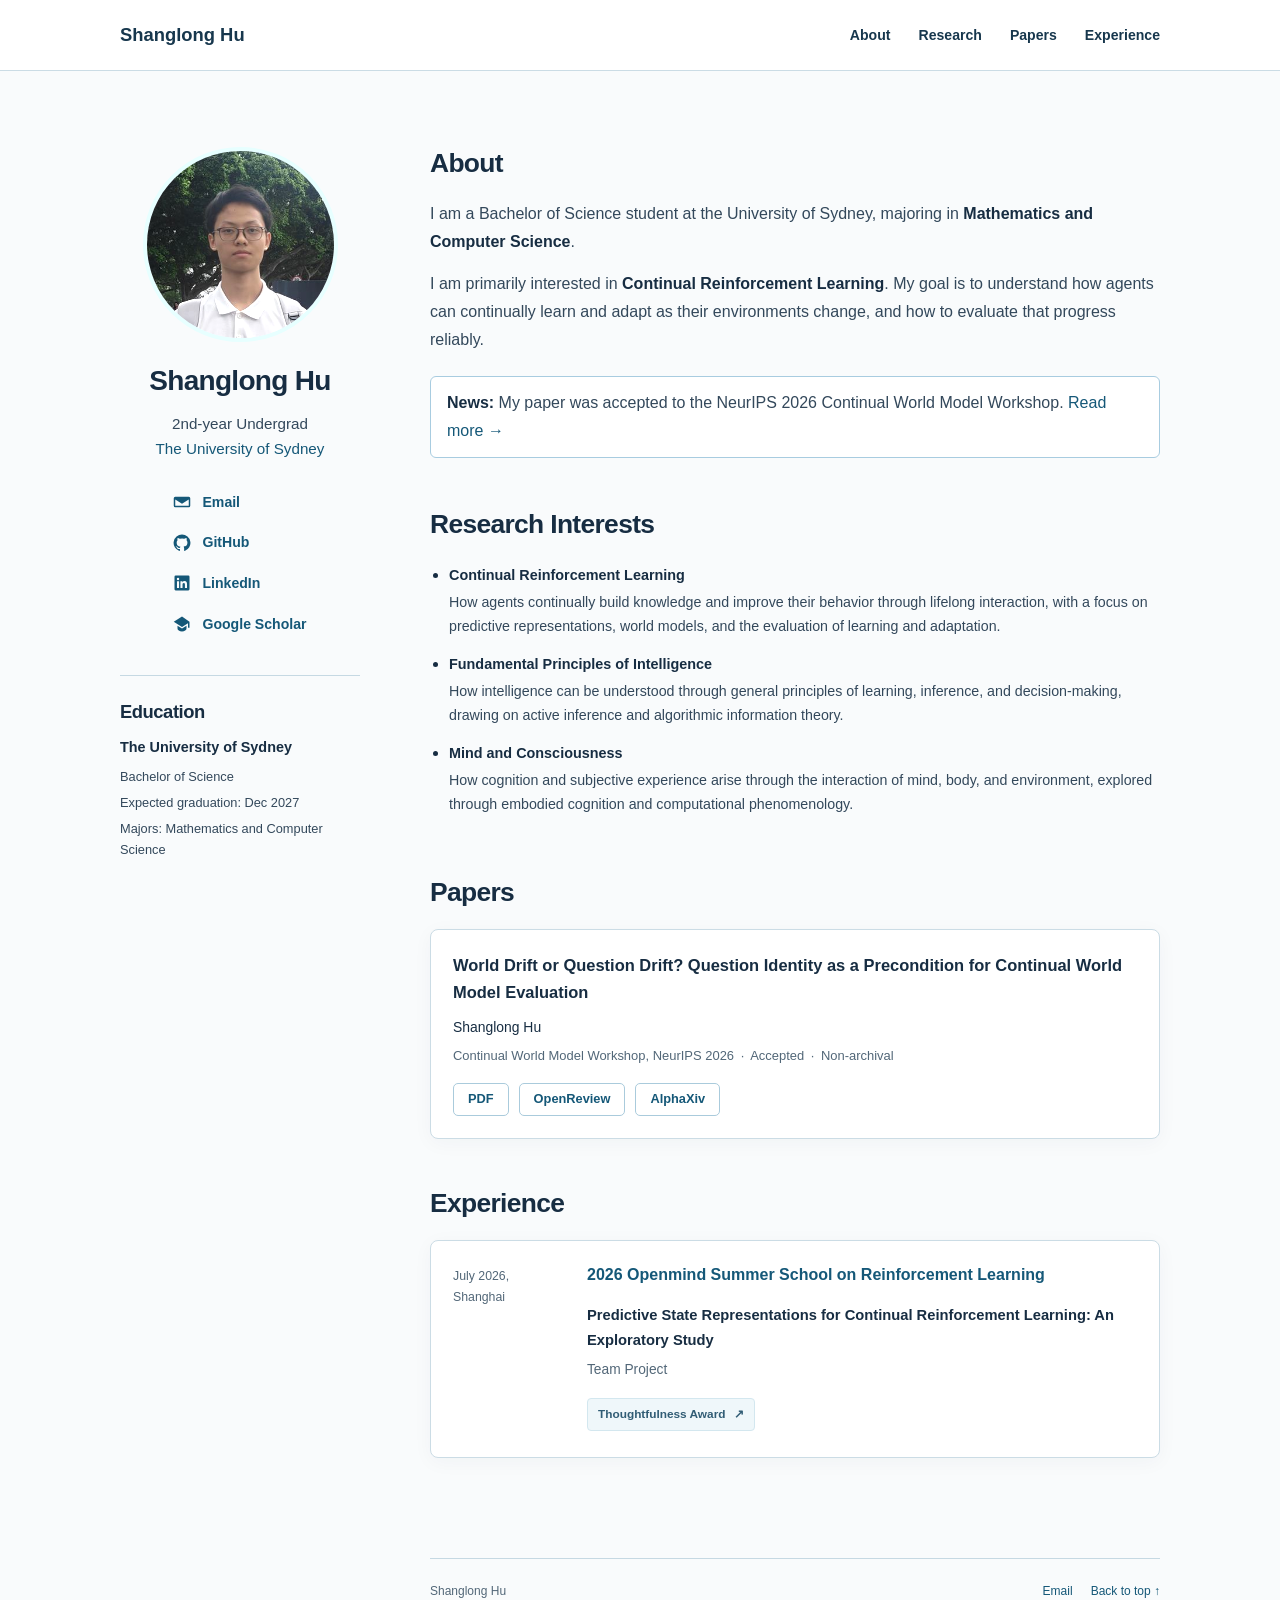
==== index.html @ 3cd508c6 "Restore AlphaXiv paper button" ====
<!doctype html>
<html lang="en">
<head>
  <meta charset="utf-8">
  <meta name="viewport" content="width=device-width, initial-scale=1">
  <meta name="theme-color" content="#f8f7f4">
  <link rel="icon" type="image/svg+xml" href="./favicon.svg?v=3">
  <link rel="canonical" href="https://shanglonghu.github.io/">
  <meta name="description" content="Shanglong Hu — undergraduate student at the University of Sydney, interested in reinforcement learning, formal theories of intelligence, and mind/consciousness.">
  <title>Shanglong Hu · Academic Homepage</title>
  <link rel="stylesheet" href="./style.css?v=19">
</head>
<body>
  <a class="skip-link" href="#main-content">Skip to content</a>
  <header class="topbar"><div class="topbar-inner"><a class="brand" href="#about">Shanglong Hu</a><nav aria-label="Page sections"><a href="#about">About</a><a href="#research">Research</a><a href="#publication">Papers</a><a href="#experience">Experience</a></nav></div></header>
  <div class="layout">
    <aside class="sidebar">
      <img class="headshot" src="[data-uri]" width="140" height="140" alt="Portrait of Shanglong Hu" width="140" height="140" decoding="async">
      <h1 class="name">Shanglong Hu</h1>
      <p class="affiliation">2nd-year Undergrad<br><a href="https://www.sydney.edu.au/">The University of Sydney</a></p>
      <div class="socials">
        <a href="mailto:shhu7334@uni.sydney.edu.au" aria-label="Email Shanglong Hu" title="Email">
          <svg viewBox="0 0 24 24" aria-hidden="true"><path d="M3 5h18a2 2 0 0 1 2 2v10a2 2 0 0 1-2 2H3a2 2 0 0 1-2-2V7a2 2 0 0 1 2-2zm9 7L3.5 7h17L12 12zm0 2.4L3 8.7V17h18V8.7l-9 5.7z"/></svg><span>Email</span>
        </a>
        <a href="https://github.com/ShanglongHu" target="_blank" rel="noopener noreferrer" aria-label="GitHub profile" title="GitHub">
          <svg viewBox="0 0 24 24" aria-hidden="true"><path d="M12 .8a11.2 11.2 0 0 0-3.54 21.83c.56.1.77-.24.77-.54v-2.1c-3.14.68-3.8-1.33-3.8-1.33-.51-1.3-1.25-1.65-1.25-1.65-1.03-.7.08-.69.08-.69 1.14.08 1.74 1.17 1.74 1.17 1.01 1.73 2.66 1.23 3.31.94.1-.74.4-1.23.72-1.52-2.5-.28-5.13-1.25-5.13-5.57 0-1.23.44-2.23 1.17-3.02-.12-.28-.51-1.43.11-2.98 0 0 .95-.3 3.08 1.15a10.7 10.7 0 0 1 5.61 0c2.14-1.45 3.08-1.15 3.08-1.15.62 1.55.23 2.7.11 2.98.73.79 1.17 1.79 1.17 3.02 0 4.33-2.64 5.28-5.15 5.56.4.35.76 1.03.76 2.08v3.1c0 .3.2.65.77.54A11.2 11.2 0 0 0 12 .8z"/></svg><span>GitHub</span>
        </a>
        <a href="https://www.linkedin.com/in/shanglong-hu-27830b382/" target="_blank" rel="noopener noreferrer" aria-label="LinkedIn profile" title="LinkedIn">
          <svg viewBox="0 0 24 24" aria-hidden="true"><path d="M20.45 2H3.55A1.55 1.55 0 0 0 2 3.55v16.9A1.55 1.55 0 0 0 3.55 22h16.9A1.55 1.55 0 0 0 22 20.45V3.55A1.55 1.55 0 0 0 20.45 2zM8.1 18.7H5.3V9.6h2.8v9.1zM6.7 8.35a1.63 1.63 0 1 1 0-3.26 1.63 1.63 0 0 1 0 3.26zm12 10.35h-2.8v-4.43c0-1.06-.02-2.42-1.48-2.42-1.48 0-1.71 1.15-1.71 2.34v4.51h-2.8V9.6h2.69v1.24h.04a2.95 2.95 0 0 1 2.65-1.46c2.83 0 3.41 1.86 3.41 4.28v5.04z"/></svg><span>LinkedIn</span>
        </a>
        <a href="https://scholar.google.com/citations?user=wJUHorMAAAAJ" target="_blank" rel="noopener noreferrer" aria-label="Google Scholar profile" title="Google Scholar">
          <svg viewBox="0 0 24 24" aria-hidden="true"><path d="M12 2 1 9l11 7 8-5.09V17h2V9L12 2zm-6 12.18V18c0 2.21 2.69 4 6 4s6-1.79 6-4v-3.82l-6 3.82-6-3.82z"/></svg><span>Google Scholar</span>
        </a>
      </div>

      <section id="education">
        <h2>Education</h2>
        <div>
          <h3>The University of Sydney</h3>
          <p class="entry-subtitle">Bachelor of Science</p>
          <p class="entry-subtitle">Expected graduation: Dec 2027</p>
          <p class="entry-subtitle">Majors: Mathematics and Computer Science</p>
        </div>
      </section>
    </aside>

    <main id="main-content" tabindex="-1">
      <section id="about" class="intro-section">
        <h2>About</h2>
        <p class="lead">I am a Bachelor of Science student at the University of Sydney, majoring in <strong>Mathematics and Computer Science</strong>.</p>
        <p>I am primarily interested in <strong>Continual Reinforcement Learning</strong>. My goal is to understand how agents can continually learn and adapt as their environments change, and how to evaluate that progress reliably.</p>
        <p class="news"><strong>News:</strong> My paper was accepted to the NeurIPS 2026 Continual World Model Workshop. <a href="#publication">Read more &rarr;</a></p>
      </section>
      <section id="research">
        <h2>Research Interests</h2>
        <ul class="interest-list">
          <li><strong>Continual Reinforcement Learning</strong><span>How agents continually build knowledge and improve their behavior through lifelong interaction, with a focus on predictive representations, world models, and the evaluation of learning and adaptation.</span></li>
          <li><strong>Fundamental Principles of Intelligence</strong><span>How intelligence can be understood through general principles of learning, inference, and decision-making, drawing on active inference and algorithmic information theory.</span></li>
          <li><strong>Mind and Consciousness</strong><span>How cognition and subjective experience arise through the interaction of mind, body, and environment, explored through embodied cognition and computational phenomenology.</span></li>
        </ul>
      </section>


      <section id="publication">
        <h2>Papers</h2>
        <article class="publication">
          <h3>World Drift or Question Drift? Question Identity as a Precondition for Continual World Model Evaluation</h3>
          <p class="publication-authors">Shanglong Hu</p>
          <p class="publication-venue">Continual World Model Workshop, NeurIPS 2026 <span>·</span> Accepted <span>·</span> Non-archival</p>
          <div class="paper-links"><a href="./ShanglongHu_World_Drift_or_Question_Drift.pdf" target="_blank" rel="noopener noreferrer">PDF</a><a href="https://openreview.net/forum?id=kKaFwdnNal" target="_blank" rel="noopener noreferrer">OpenReview</a><a href="https://www.alphaxiv.org/pdf/2611.question-drift-world-model-evaluation" target="_blank" rel="noopener noreferrer">AlphaXiv</a></div>
        </article>
      </section>

      <section id="experience">
        <h2>Experience</h2>
        <div class="entry">
          <div class="entry-date">July 2026,<br>Shanghai</div>
          <article>
            <h3><a href="https://www.sii.edu.cn/2026/0727/c60a1166/page.htm">2026 Openmind Summer School on Reinforcement Learning</a></h3>
            <p class="project-title"><strong>Predictive State Representations for Continual Reinforcement Learning: An Exploratory Study</strong></p>
            <p class="project-team">Team Project</p>
            <p class="award"><a class="award-label" href="./thoughtfulness-award.jpg" target="_blank" rel="noopener noreferrer" aria-label="View Thoughtfulness Award certificate">Thoughtfulness Award <span aria-hidden="true">↗</span></a></p>
          </article>
        </div>
      </section>

      <footer><span>Shanglong Hu</span><a href="mailto:shhu7334@uni.sydney.edu.au">Email</a><a href="#about">Back to top ↑</a></footer>
    </main>
  </div>
</body>
</html>
---- style.css ----
:root {
  color-scheme:light;
  --paper:#f8f7f4;
  --text:#23334b;
  --body:#48556a;
  --muted:#66748a;
  --accent:#315d85;
  --line:#d7deea
}

* {
  box-sizing:border-box
}

html {
  scroll-behavior:smooth;
  scroll-padding-top:36px
}

body {
  margin:0;
  background:#f8faf9;
  color:var(--text);
  font:16px/1.75 -apple-system,BlinkMacSystemFont,"Segoe UI",Arial,sans-serif;
  -webkit-font-smoothing:antialiased
}

a {
  color:var(--accent);
  text-decoration:none;
  text-underline-offset:4px
}
a:hover {
  text-decoration:underline
}
a:focus-visible {
  outline:2px solid var(--accent);
  outline-offset:5px;
  border-radius:2px
}

.skip-link {
  position:fixed;
  top:12px;
  left:12px;
  z-index:10;
  padding:8px 16px;
  background:#fff;
  transform:translateY(-160%)
}
.skip-link:focus {
  transform:none
}

.layout {
  display:grid;
  grid-template-columns:240px minmax(0,1fr);
  gap:76px;
  max-width:1120px;
  margin:auto;
  padding:0 40px
}

.sidebar {
  position:sticky;
  top:0;
  align-self:start;
  padding:66px 0 36px
}

.headshot {
  display:block;
  width:140px;
  height:140px;
  object-fit:cover;
  object-position:center 39%;
  border-radius:50%;
  margin:0 auto 24px;
  border:5px solid #fff;
  box-shadow:0 3px 18px #24352f0d
}

.name {
  font:600 1.7rem/1.25 Georgia,"Times New Roman",serif;
  letter-spacing:-.035em;
  margin:0 0 13px;
  text-align:center
}

.affiliation {
  font-size:.86rem;
  line-height:1.65;
  text-align:center;
  margin:0
}

.socials {
  display:flex;
  flex-wrap:wrap;
  justify-content:center;
  align-items:center;
  gap:6px;
  margin:16px 0 26px
}
.socials a {
  display:inline-flex;
  align-items:center;
  justify-content:center;
  width:34px;
  height:34px;
  border:1px solid transparent;
  border-radius:50%;
  transition:background-color .2s ease,border-color .2s ease
}
.socials a:hover {
  background:#fff;
  border-color:var(--line);
  text-decoration:none
}
.socials svg {
  width:18px;
  height:18px;
  fill:currentColor
}

.sidebar nav {
  padding:20px 0 0;
  border-top:1px solid var(--line)
}
.sidebar nav a {
  display:block;
  padding:7px 14px;
  color:var(--body);
  font-size:.86rem;
  border-radius:4px
}
.sidebar nav a:hover {
  background:#e6edf7;
  color:var(--accent);
  text-decoration:none
}

main {
  min-width:0;
  padding:66px 0 36px
}
main:focus {
  outline:none
}
section {
  margin-bottom:48px;
  scroll-margin-top:32px
}

.eyebrow {
  font-size:.69rem;
  letter-spacing:.14em;
  text-transform:uppercase;
  color:var(--accent);
  margin:0 0 16px;
  font-weight:600
}

h2 {
  font:400 1.65rem/1.3 Georgia,"Times New Roman",serif;
  letter-spacing:-.025em;
  margin:0 0 20px;
  padding-bottom:12px;
  border-bottom:1px solid var(--line)
}
h3 {
  font-size:1rem;
  line-height:1.55;
  font-weight:600;
  margin:0 0 7px
}
p {
  margin:0 0 14px;
  color:var(--body)
}

.intro-section {
  margin-bottom:40px
}
.intro-section p:not(.eyebrow) {
  font-size:1rem;
  line-height:1.8
}
.intro-section strong {
  color:var(--text);
  font-weight:600
}

.interest-list {
  list-style:none;
  padding:0;
  margin:0
}
.interest-list li {
  display:grid;
  grid-template-columns:205px minmax(0,1fr);
  gap:18px;
  padding:15px 18px;
  background:#fff;
  border:1px solid var(--line);
  border-left:3px solid #7d9fc2;
  border-radius:6px;
  box-shadow:0 4px 16px #243b3208
}
.interest-list li + li {
  margin-top:12px
}
.interest-list strong {
  font-size:.9rem;
  font-weight:600;
  line-height:1.65;
  color:var(--text)
}
.interest-list span {
  font-size:.89rem;
  color:var(--body);
  line-height:1.7
}

.entry {
  display:grid;
  grid-template-columns:112px minmax(0,1fr);
  gap:22px
}
.entry-date {
  font-size:.77rem;
  color:var(--muted);
  padding-top:3px;
  font-variant-numeric:tabular-nums
}
.entry-subtitle {
  font-size:.88rem;
  margin-bottom:3px
}
.entry p:last-child {
  margin-bottom:0
}

.publication {
  background:#f2f6fc;
  padding:23px 26px;
  border:1px solid var(--line);
  border:1px solid #bed8ed;
  border-radius:6px;
  box-shadow:0 5px 18px #243b3208
}
.publication h3 {
  font-size:1.03rem;
  line-height:1.6;
  margin-bottom:10px
}
.publication p {
  font-size:.87rem;
  margin-bottom:5px
}
.publication .publication-authors {
  color:var(--text)
}
.publication .publication-venue {
  color:var(--muted);
  font-size:.81rem;
  margin-bottom:0
}
.publication-venue span {
  padding:0 3px
}

.project-title {
  margin:16px 0 6px;
  font-size:.92rem;
  line-height:1.65;
  color:var(--text)
}
.project-team {
  color:var(--muted)
}
.entry article>p:not(.project-title) {
  font-size:.86rem
}
.award {
  margin-top:16px;
  line-height:1.9
}
.award-label {
  display:inline-block;
  font-size:.74rem;
  font-weight:600;
  color:#695525;
  background:#f0ebda;
  border-radius:4px;
  padding:4px 10px;
  border:1px solid #e6d9b5;
  margin-bottom:4px;
  transition:background-color .2s ease,border-color .2s ease
}
.award-label span {
  margin-left:5px
}
.award-label:hover {
  background:#e9dfc4;
  border-color:#d6c592;
  text-decoration:none
}

footer {
  display:flex;
  align-items:center;
  flex-wrap:wrap;
  gap:18px;
  border-top:1px solid var(--line);
  padding-top:22px;
  margin-top:52px;
  color:var(--muted);
  font-size:.75rem
}
footer span {
  margin-right:auto
}

@media(max-width:900px) {
  .layout {
  grid-template-columns:210px minmax(0,1fr);
  gap:40px;
  padding:0 28px
}
.interest-list li {
  grid-template-columns:1fr;
  gap:3px
}

}

@media(max-width:700px) {
  .layout {
  display:block;
  max-width:620px;
  padding:0 24px
}
.sidebar {
  position:static;
  padding:36px 0 0
}
.headshot {
  width:112px;
  height:112px;
  margin-bottom:18px
}
.name {
  font-size:1.65rem
}
.socials {
  margin:18px 0 24px
}
.sidebar nav {
  display:flex;
  flex-wrap:wrap;
  justify-content:center;
  padding:14px 0;
  border-bottom:1px solid var(--line);
  gap:2px 4px
}
.sidebar nav a {
  font-size:.78rem;
  padding:5px 8px
}
main {
  padding-top:34px
}
h2 {
  font-size:1.5rem
}
section {
  margin-bottom:35px
}
.entry {
  grid-template-columns:1fr;
  gap:6px
}
.publication {
  padding:18px 20px
}

}

@media(max-width:360px) {
  .layout {
  padding:0 18px
}
footer {
  gap:12px
}

}

@media(prefers-reduced-motion:reduce) {
  html {
  scroll-behavior:auto
}
  .socials a,.award-label {
  transition:none
}

}

.news {
  padding:12px 16px;
  background:#fff;
  border:1px solid #bed8ed;
  border-radius:6px;
}
.interest-list li:nth-child(2) { border-left-color:#81b8ae; background:#f3faf8 }
.interest-list li:nth-child(3) { border-left-color:#80b9ac; background:#f2faf7 }

/* A consistent, understated surface for each content block. */
.news, .interest-list li, #education > div, .publication, #experience .entry {
  background:#fff;
  border:1px solid #d7e5ef;
  border-radius:8px;
  box-shadow:0 3px 14px rgba(35, 51, 75, .035);
}
.news { padding:14px 18px; margin-top:22px }
.interest-list li, .interest-list li:nth-child(2), .interest-list li:nth-child(3) {
  background:#fff;
  border:1px solid #d7e5ef;
  border-left:3px solid #a8cbdc;
  padding:16px 18px;
}
#education > div { padding:20px 22px }
.publication { padding:22px }
#experience .entry { padding:20px 22px }
.entry-date { color:#52748a }
.award-label { color:#315d75; background:#eff7fa; border-color:#d3e7ef }
.award-label:hover { background:#e4f2f6; border-color:#b8d8e4 }
h2 { border-bottom-color:#d7e5ef }
.sidebar nav a { border-radius:6px }
@media(max-width:700px) {
  #education > div, .publication, #experience .entry { padding:18px }
}
/* Profile-led layout inspired by the reference site. */
body { background:#fff; color:#243449; font-family:-apple-system,BlinkMacSystemFont,"Segoe UI",Arial,sans-serif }
.topbar { border-bottom:1px solid #e3eaf0; background:#fff }
.topbar-inner { max-width:1120px; min-height:70px; margin:auto; padding:0 40px; display:flex; align-items:center; justify-content:space-between; gap:24px }
.brand { color:#243449; font-weight:700; font-size:1.15rem }
.topbar nav { display:flex; flex-wrap:wrap; gap:28px }
.topbar nav a { color:#344a60; font-size:.88rem; font-weight:600 }
.layout { max-width:1120px; grid-template-columns:240px minmax(0,1fr); gap:70px }
.sidebar { position:static; padding-top:76px }
.headshot { width:180px; height:180px; border:4px solid #e3eef3; box-shadow:none; margin-bottom:22px }
.name { font:700 1.75rem/1.2 -apple-system,BlinkMacSystemFont,"Segoe UI",Arial,sans-serif; letter-spacing:-.025em }
.affiliation { font-size:.95rem }
main { padding-top:76px; display:grid; grid-template-columns:1fr 1fr; column-gap:40px; align-items:start }
section { margin-bottom:48px }
#about, #publication, #experience, footer { grid-column:1 / -1 }
#research { grid-column:1 }
#education { grid-column:2 }
.eyebrow { color:#487c8a; margin-bottom:12px }
h2 { font:700 1.65rem/1.25 -apple-system,BlinkMacSystemFont,"Segoe UI",Arial,sans-serif; letter-spacing:-.025em; border:0; padding:0; margin-bottom:20px }
.intro-section { margin-bottom:36px }
.intro-section p:not(.eyebrow) { line-height:1.75 }
.news { background:#fff; border:1px solid #bed8ed; border-radius:6px; box-shadow:none; padding:12px 16px }
.interest-list li, .interest-list li:nth-child(2), .interest-list li:nth-child(3) { display:list-item; list-style:disc; background:transparent; border:0; border-radius:0; padding:0; margin:0 0 12px 19px; box-shadow:none }
.interest-list strong, .interest-list span { display:block }
.interest-list span { margin-top:2px }
#education > div { background:transparent; border:0; padding:0; box-shadow:none }
.publication, #experience .entry { background:#fff; border:1px solid #dce8ef; border-radius:8px; box-shadow:0 4px 20px rgba(35,51,75,.04); padding:22px }
footer { width:100% }
@media(max-width:900px) { .layout { grid-template-columns:200px minmax(0,1fr); gap:36px } .headshot { width:160px; height:160px } main { column-gap:25px } }
@media(max-width:700px) { .topbar-inner { padding:16px 24px; flex-wrap:wrap; gap:12px } .topbar nav { gap:12px 20px } .layout { display:block; padding:0 24px } .sidebar { padding:38px 0 0 } .headshot { width:140px; height:140px } main { padding-top:28px; display:block } section { margin-bottom:36px } .interest-list li, .interest-list li:nth-child(2), .interest-list li:nth-child(3) { display:list-item } }

/* Profile links and high-contrast, quiet blue palette. */
:root { --text:#172d42; --body:#33485b; --muted:#526778; --accent:#155878; --line:#c6d9e3 }
body { color:var(--text); background:#f9fbfc }
p { color:var(--body) }
.topbar { background:#fff; border-bottom-color:#cbdce5 }
.brand, .topbar nav a { color:#17374d }
.topbar nav a:hover, a:hover { color:#0b617d }
.socials { display:flex; flex-direction:column; align-items:stretch; gap:2px; width:max-content; max-width:100%; margin:22px auto 0 }
.socials a { width:auto; height:auto; justify-content:flex-start; gap:11px; padding:6px 10px; border-radius:6px; color:#155878; font-size:.88rem; font-weight:600 }
.socials a:hover { background:#eaf4f7; border-color:#c6dce5 }
.socials svg { flex:none; width:18px; height:18px }
.headshot { border-color:#c9e0e5 }
.news { border-color:#a8cce0; background:#fff }
.publication, #experience .entry { border-color:#cbdce5; background:#fff }
.publication .publication-venue, .entry-date, footer { color:#526778 }
.interest-list span { color:#33485b }
@media(max-width:700px) { .socials { margin:20px auto 0 } }

.headshot { filter:brightness(1.15) }

.headshot { width:195px; height:195px }
@media(max-width:900px) { .headshot { width:175px; height:175px } }
@media(max-width:700px) { .headshot { width:150px; height:150px } }

.paper-links { display:flex; flex-wrap:wrap; gap:10px; margin-top:16px }
.paper-links a { display:inline-flex; align-items:center; padding:5px 14px; border:1px solid #aacbdc; border-radius:5px; background:#fff; color:#155878; font-size:.8rem; font-weight:600; line-height:1.6 }
.paper-links a:hover { background:#eaf4f7; border-color:#7caabc; text-decoration:none }

/* Education follows the profile links in the sidebar. */
.sidebar #education { margin:32px 0 0; padding-top:24px; border-top:1px solid var(--line) }
.sidebar #education h2 { font-size:1.15rem; margin-bottom:14px }
.sidebar #education h3 { font-size:.9rem; line-height:1.5 }
.sidebar #education .entry-subtitle { font-size:.8rem; line-height:1.65; margin-bottom:5px }
#research { grid-column:1 / -1 }
@media(max-width:700px) { .sidebar #education { max-width:360px; margin:28px auto 0; padding-top:22px } }

/* Compact profile links on portrait phones; stacked links in landscape. */
@media(max-width:700px) and (orientation:portrait) {
  .socials { flex-direction:row; justify-content:center; align-items:stretch; width:100%; max-width:360px; gap:4px; margin:22px auto 0 }
  .socials a { flex:1 1 0; min-width:0; flex-direction:column; justify-content:flex-start; gap:7px; padding:8px 2px; text-align:center; font-size:.72rem; line-height:1.4 }
  .socials svg { width:20px; height:20px }
}
@media(orientation:landscape) {
  .socials { flex-direction:column; width:max-content; align-items:stretch }
  .socials a { flex-direction:row; justify-content:flex-start; gap:11px }
}

@media(max-width:700px) and (orientation:portrait) { .sidebar #education { display:none } }
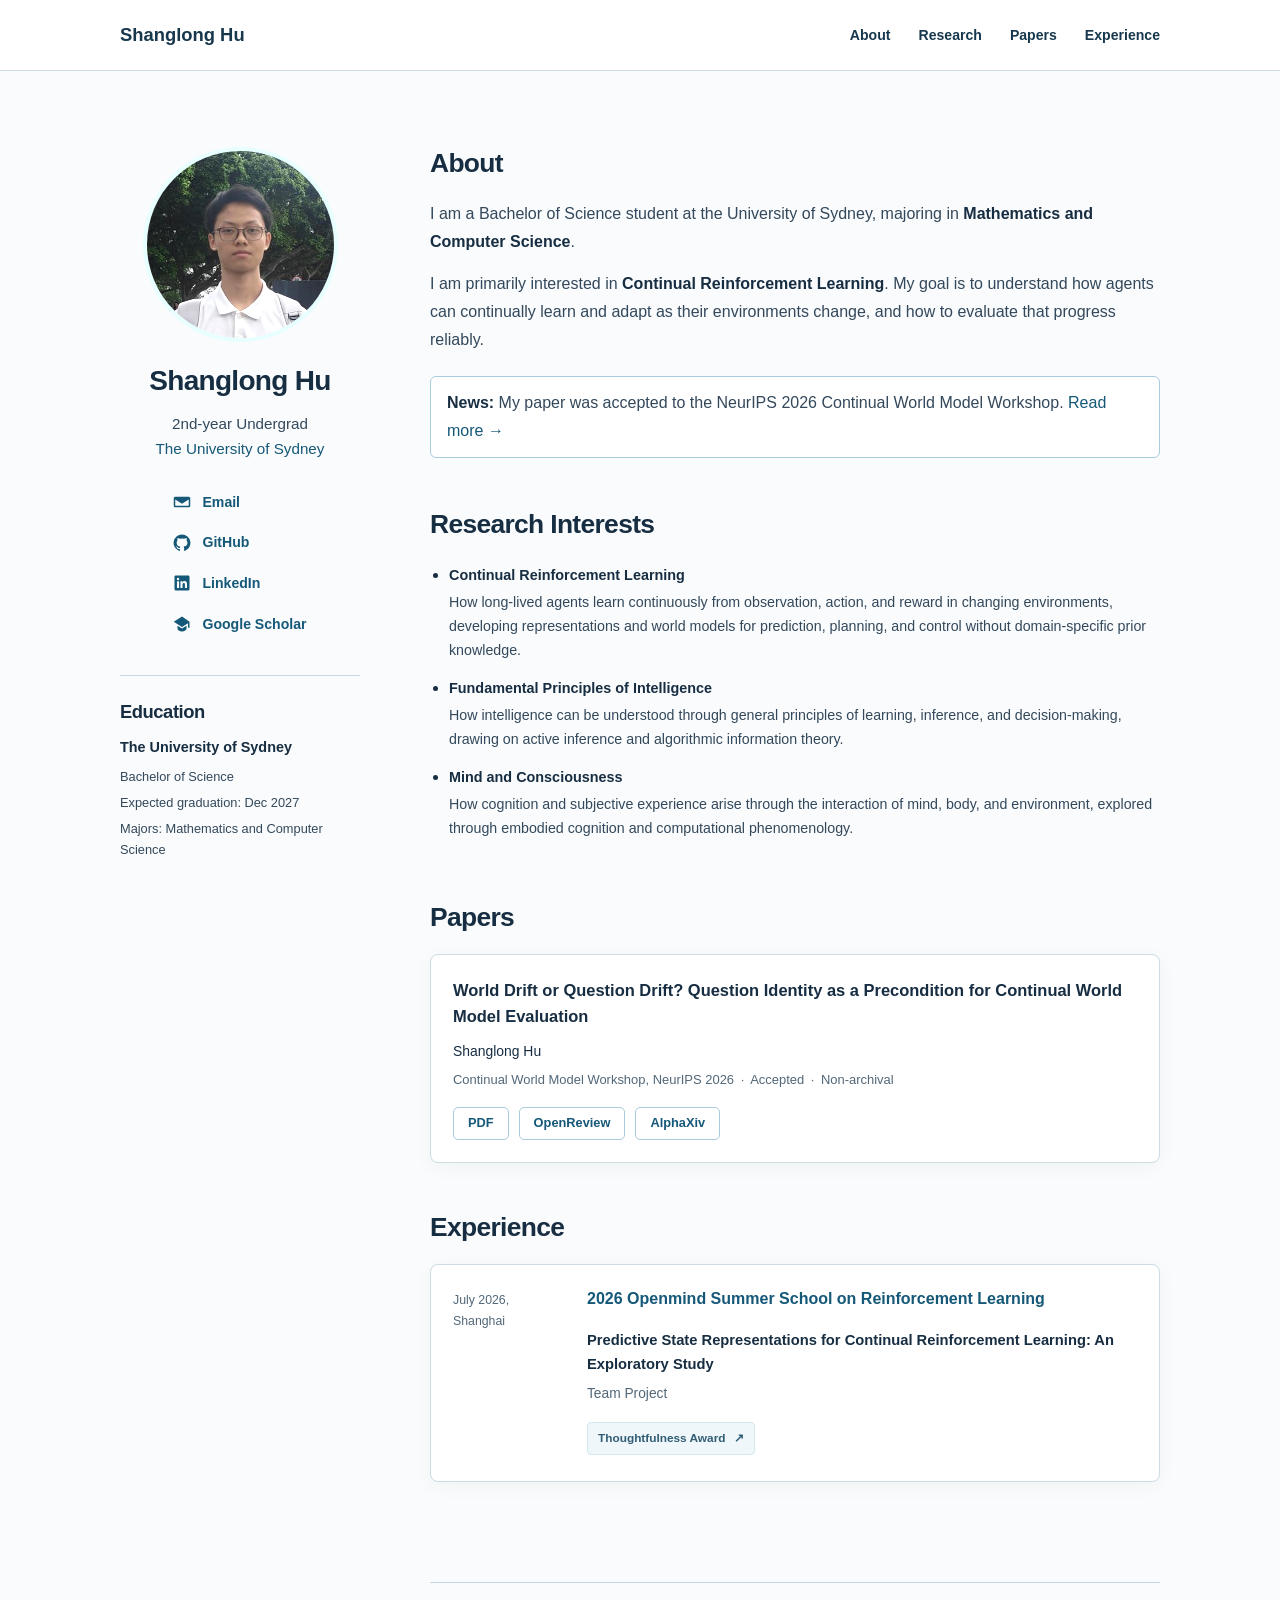
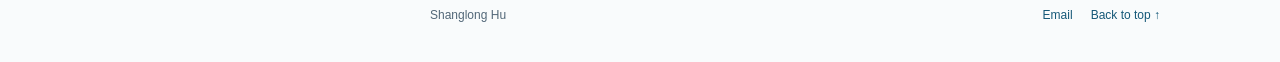
==== commit 0509735a: "Align continual RL description with Alberta Plan" ====
--- a/index.html
+++ b/index.html
@@ -54,7 +54,7 @@
       <section id="research">
         <h2>Research Interests</h2>
         <ul class="interest-list">
-          <li><strong>Continual Reinforcement Learning</strong><span>How agents continually build knowledge and improve their behavior through lifelong interaction, with a focus on predictive representations, world models, and the evaluation of learning and adaptation.</span></li>
+          <li><strong>Continual Reinforcement Learning</strong><span>How long-lived agents learn continuously from observation, action, and reward in changing environments, developing representations and world models for prediction, planning, and control without domain-specific prior knowledge.</span></li>
           <li><strong>Fundamental Principles of Intelligence</strong><span>How intelligence can be understood through general principles of learning, inference, and decision-making, drawing on active inference and algorithmic information theory.</span></li>
           <li><strong>Mind and Consciousness</strong><span>How cognition and subjective experience arise through the interaction of mind, body, and environment, explored through embodied cognition and computational phenomenology.</span></li>
         </ul>
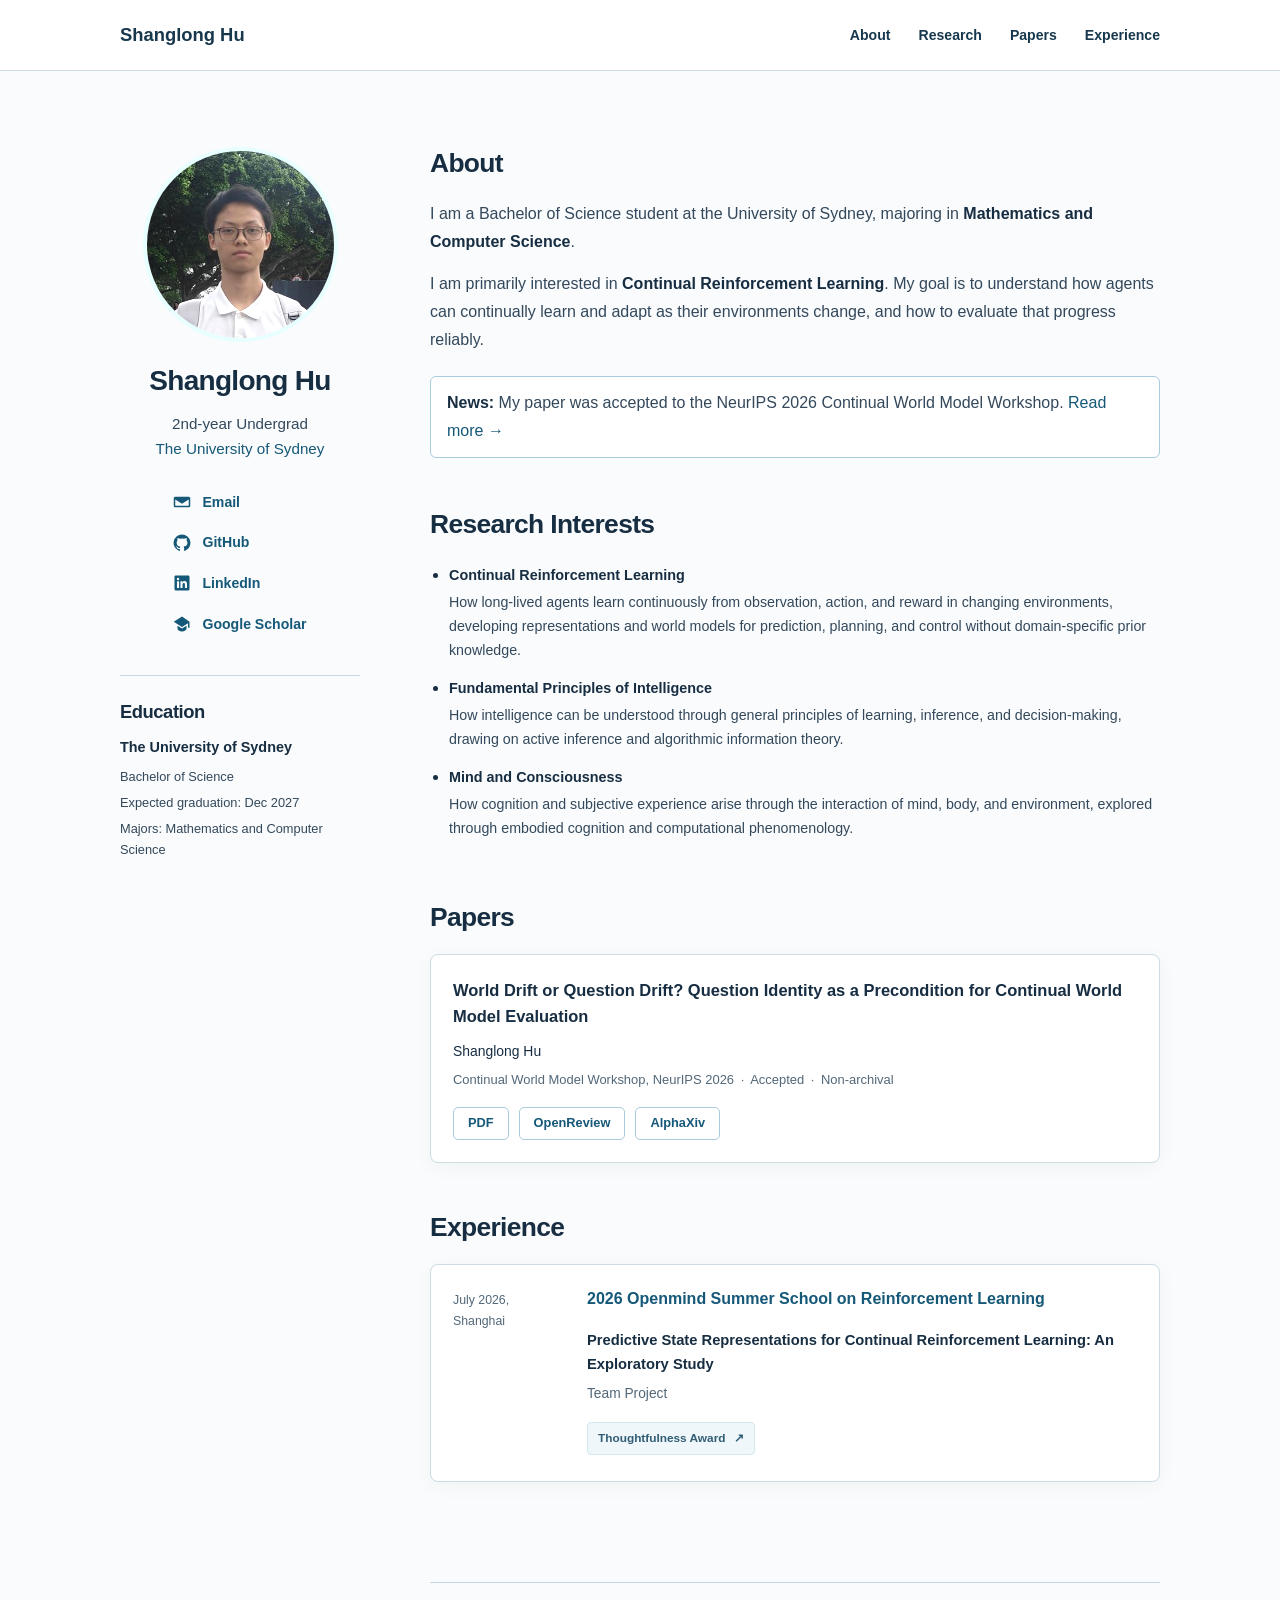
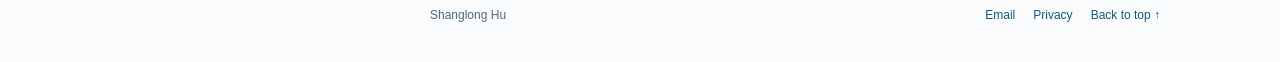
==== commit 1123b1df: "Add private visitor analytics" ====
--- a/index.html
+++ b/index.html
@@ -7,8 +7,10 @@
   <link rel="icon" type="image/svg+xml" href="./favicon.svg?v=3">
   <link rel="canonical" href="https://shanglonghu.github.io/">
   <meta name="description" content="Shanglong Hu — undergraduate student at the University of Sydney, interested in reinforcement learning, formal theories of intelligence, and mind/consciousness.">
+  <meta name="analytics-endpoint" content="https://shanglonghu-analytics.shanglonghu-analytics.workers.dev/api/collect">
   <title>Shanglong Hu · Academic Homepage</title>
-  <link rel="stylesheet" href="./style.css?v=19">
+  <link rel="stylesheet" href="./style.css?v=21">
+  <script defer src="./analytics.js?v=2"></script>
 </head>
 <body>
   <a class="skip-link" href="#main-content">Skip to content</a>
@@ -84,7 +86,7 @@
         </div>
       </section>
 
-      <footer><span>Shanglong Hu</span><a href="mailto:shhu7334@uni.sydney.edu.au">Email</a><a href="#about">Back to top ↑</a></footer>
+      <footer><span>Shanglong Hu</span><a href="mailto:shhu7334@uni.sydney.edu.au">Email</a><a href="./privacy.html">Privacy</a><a href="#about">Back to top ↑</a></footer>
     </main>
   </div>
 </body>
--- a/style.css
+++ b/style.css
@@ -520,3 +520,4 @@
 }
 
 @media(max-width:700px) and (orientation:portrait) { .sidebar #education { display:none } }
+
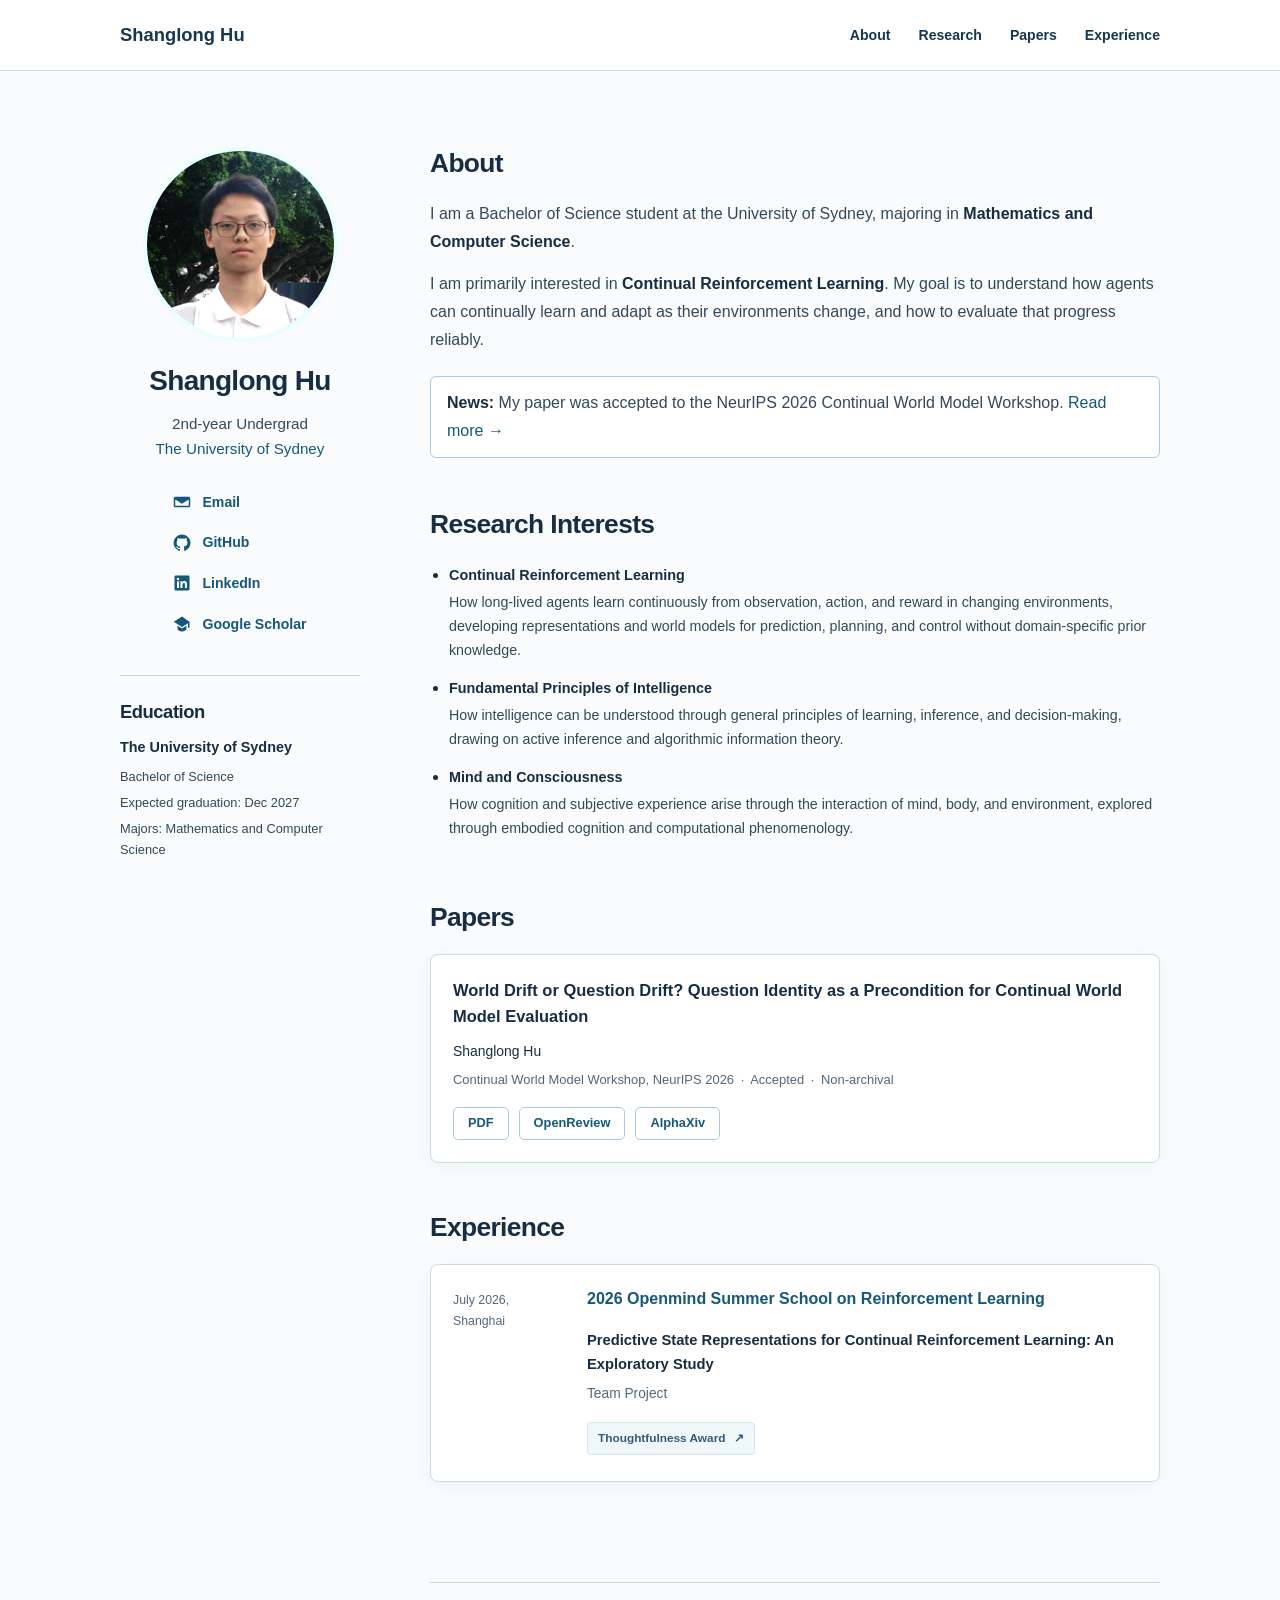
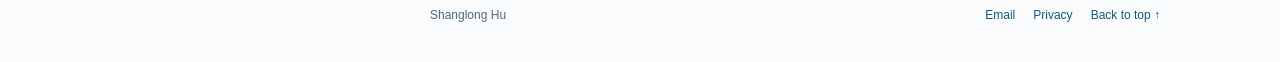
==== commit 9c9ee5bb: "Update homepage portrait" ====
--- a/index.html
+++ b/index.html
@@ -17,7 +17,7 @@
   <header class="topbar"><div class="topbar-inner"><a class="brand" href="#about">Shanglong Hu</a><nav aria-label="Page sections"><a href="#about">About</a><a href="#research">Research</a><a href="#publication">Papers</a><a href="#experience">Experience</a></nav></div></header>
   <div class="layout">
     <aside class="sidebar">
-      <img class="headshot" src="[data-uri]" width="140" height="140" alt="Portrait of Shanglong Hu" width="140" height="140" decoding="async">
+      <img class="headshot" src="./headshot.png" width="140" height="140" alt="Portrait of Shanglong Hu" decoding="async">
       <h1 class="name">Shanglong Hu</h1>
       <p class="affiliation">2nd-year Undergrad<br><a href="https://www.sydney.edu.au/">The University of Sydney</a></p>
       <div class="socials">
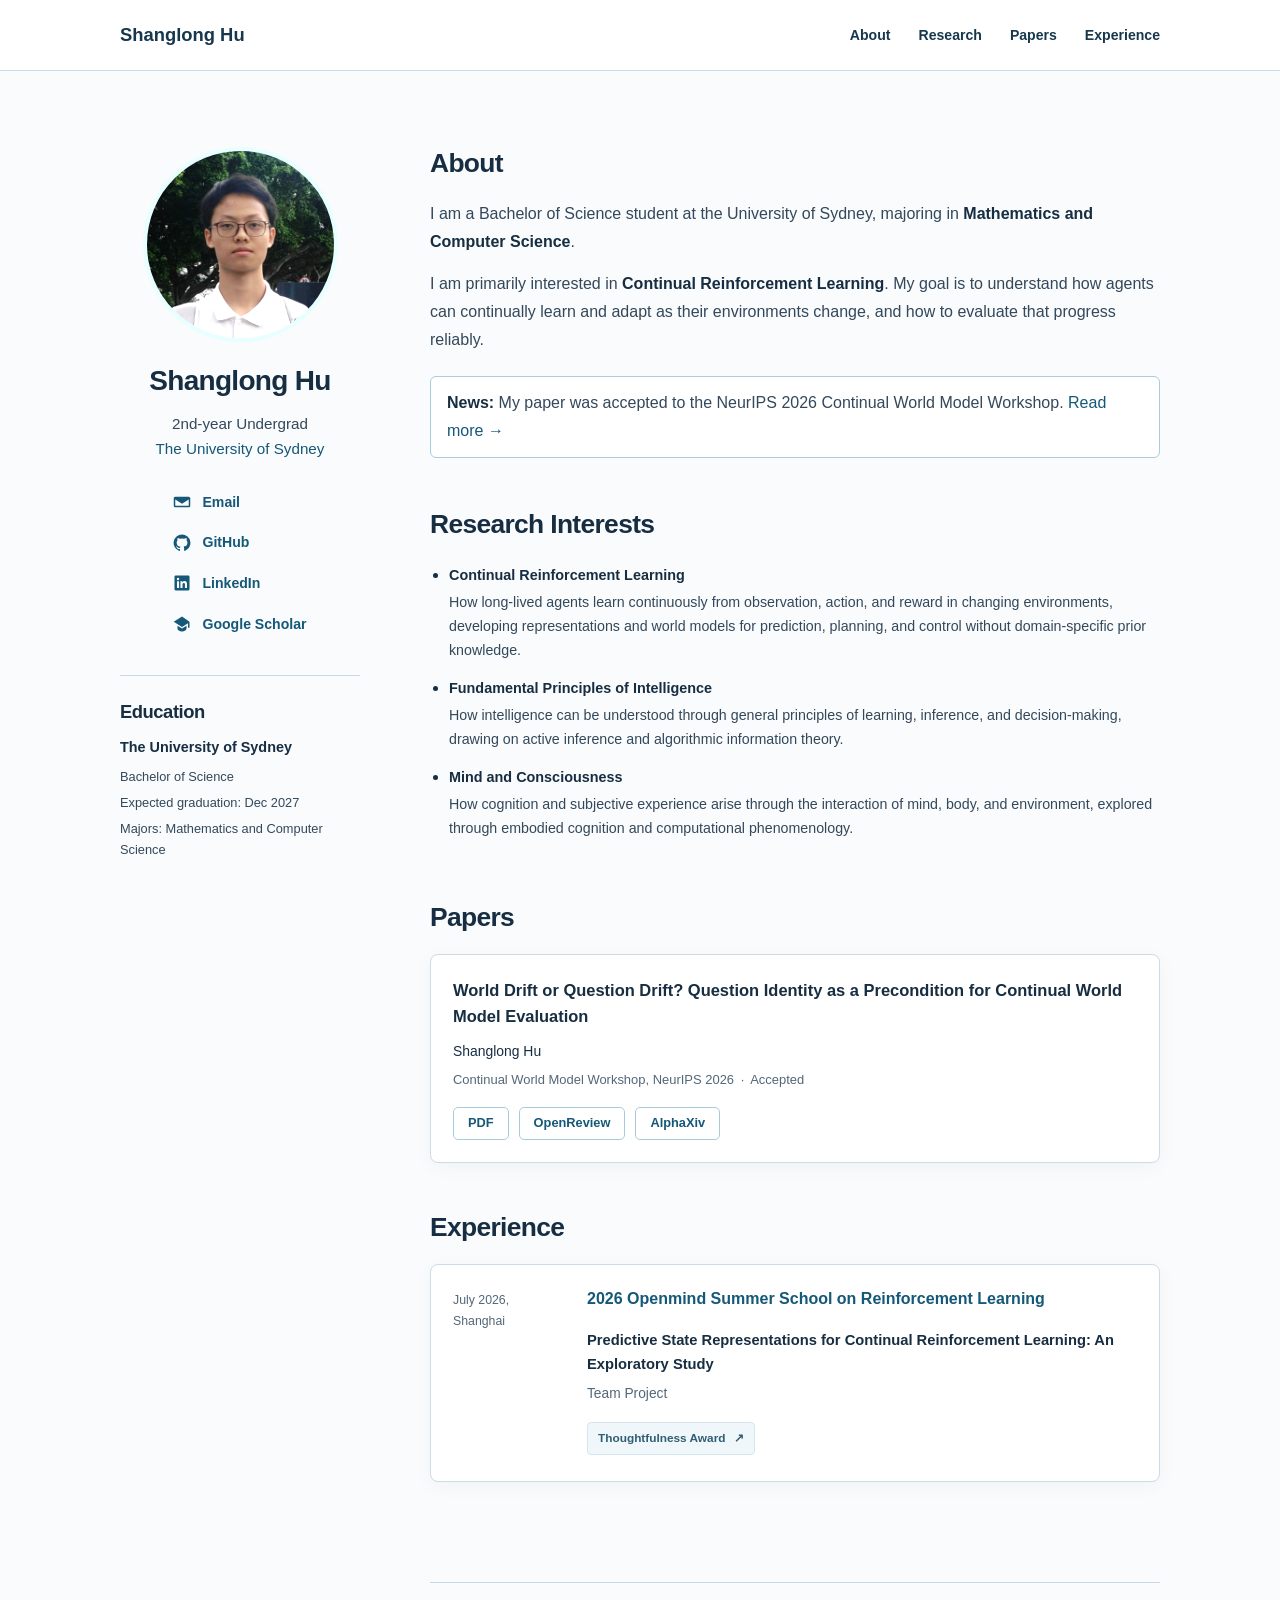
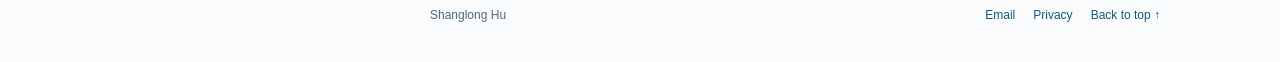
==== commit 0ec06ac4: "Remove non-archival label from publication" ====
--- a/index.html
+++ b/index.html
@@ -68,7 +68,7 @@
         <article class="publication">
           <h3>World Drift or Question Drift? Question Identity as a Precondition for Continual World Model Evaluation</h3>
           <p class="publication-authors">Shanglong Hu</p>
-          <p class="publication-venue">Continual World Model Workshop, NeurIPS 2026 <span>·</span> Accepted <span>·</span> Non-archival</p>
+          <p class="publication-venue">Continual World Model Workshop, NeurIPS 2026 <span>·</span> Accepted</p>
           <div class="paper-links"><a href="./ShanglongHu_World_Drift_or_Question_Drift.pdf" target="_blank" rel="noopener noreferrer">PDF</a><a href="https://openreview.net/forum?id=kKaFwdnNal" target="_blank" rel="noopener noreferrer">OpenReview</a><a href="https://www.alphaxiv.org/pdf/2611.question-drift-world-model-evaluation" target="_blank" rel="noopener noreferrer">AlphaXiv</a></div>
         </article>
       </section>
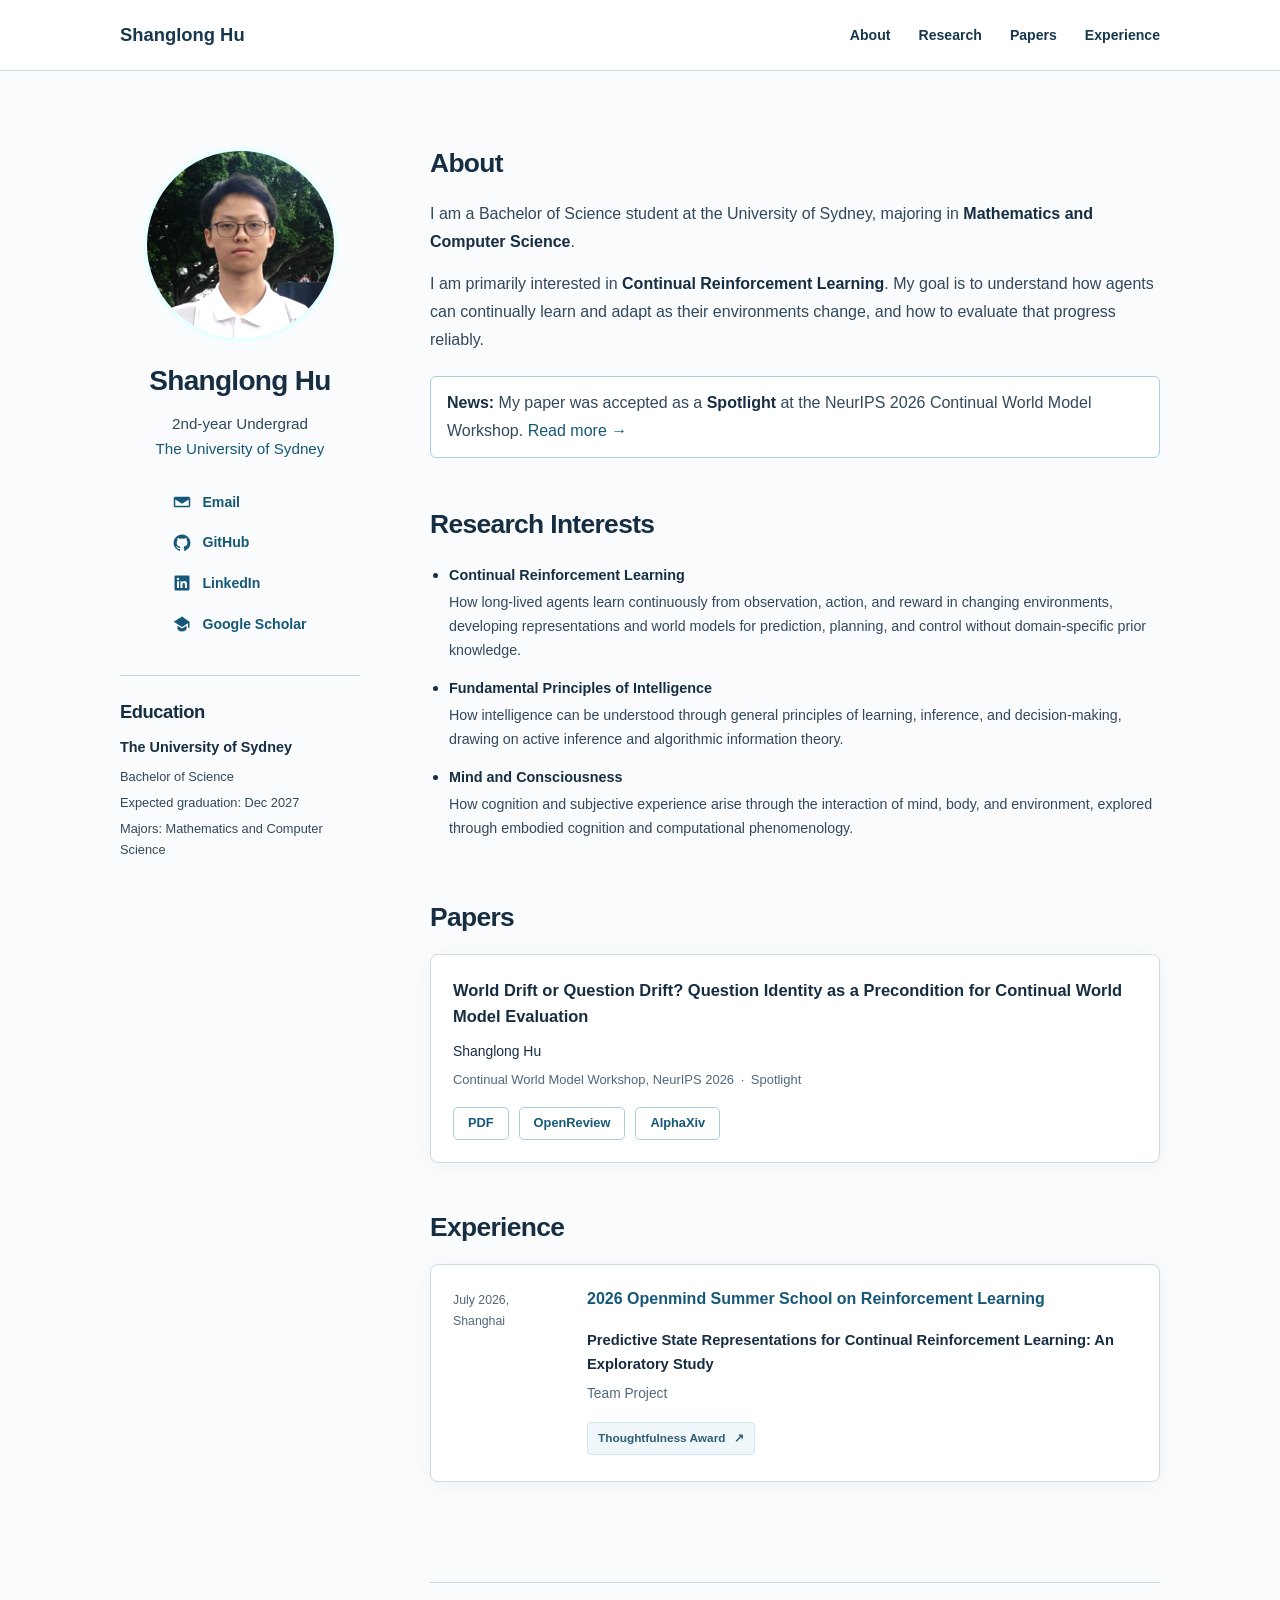
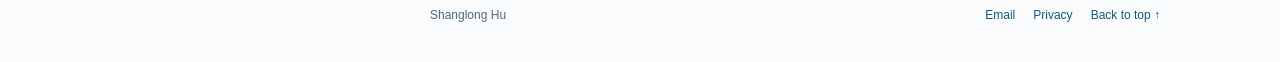
==== commit 18b67d3b: "Highlight workshop paper spotlight acceptance" ====
--- a/index.html
+++ b/index.html
@@ -51,7 +51,7 @@
         <h2>About</h2>
         <p class="lead">I am a Bachelor of Science student at the University of Sydney, majoring in <strong>Mathematics and Computer Science</strong>.</p>
         <p>I am primarily interested in <strong>Continual Reinforcement Learning</strong>. My goal is to understand how agents can continually learn and adapt as their environments change, and how to evaluate that progress reliably.</p>
-        <p class="news"><strong>News:</strong> My paper was accepted to the NeurIPS 2026 Continual World Model Workshop. <a href="#publication">Read more &rarr;</a></p>
+        <p class="news"><strong>News:</strong> My paper was accepted as a <strong>Spotlight</strong> at the NeurIPS 2026 Continual World Model Workshop. <a href="#publication">Read more &rarr;</a></p>
       </section>
       <section id="research">
         <h2>Research Interests</h2>
@@ -68,7 +68,7 @@
         <article class="publication">
           <h3>World Drift or Question Drift? Question Identity as a Precondition for Continual World Model Evaluation</h3>
           <p class="publication-authors">Shanglong Hu</p>
-          <p class="publication-venue">Continual World Model Workshop, NeurIPS 2026 <span>·</span> Accepted</p>
+          <p class="publication-venue">Continual World Model Workshop, NeurIPS 2026 <span>·</span> Spotlight</p>
           <div class="paper-links"><a href="./ShanglongHu_World_Drift_or_Question_Drift.pdf" target="_blank" rel="noopener noreferrer">PDF</a><a href="https://openreview.net/forum?id=kKaFwdnNal" target="_blank" rel="noopener noreferrer">OpenReview</a><a href="https://www.alphaxiv.org/pdf/2611.question-drift-world-model-evaluation" target="_blank" rel="noopener noreferrer">AlphaXiv</a></div>
         </article>
       </section>
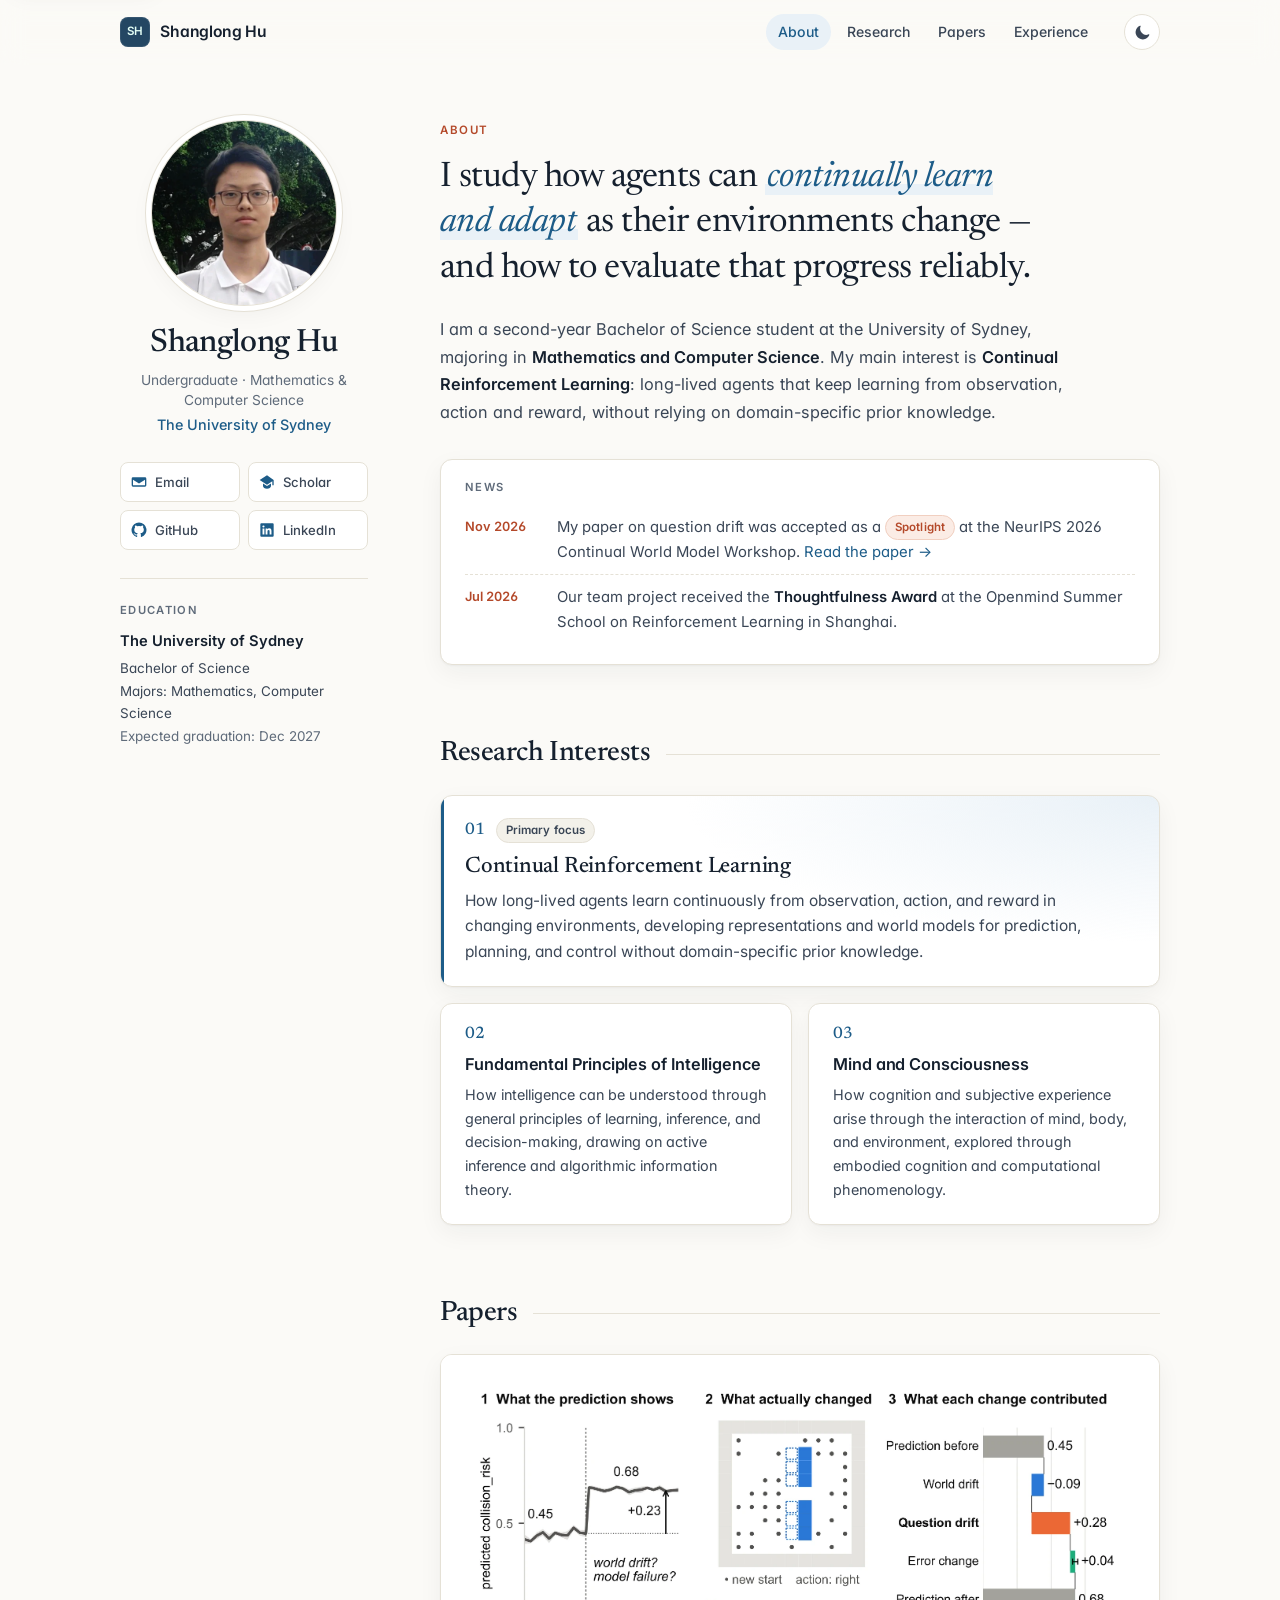
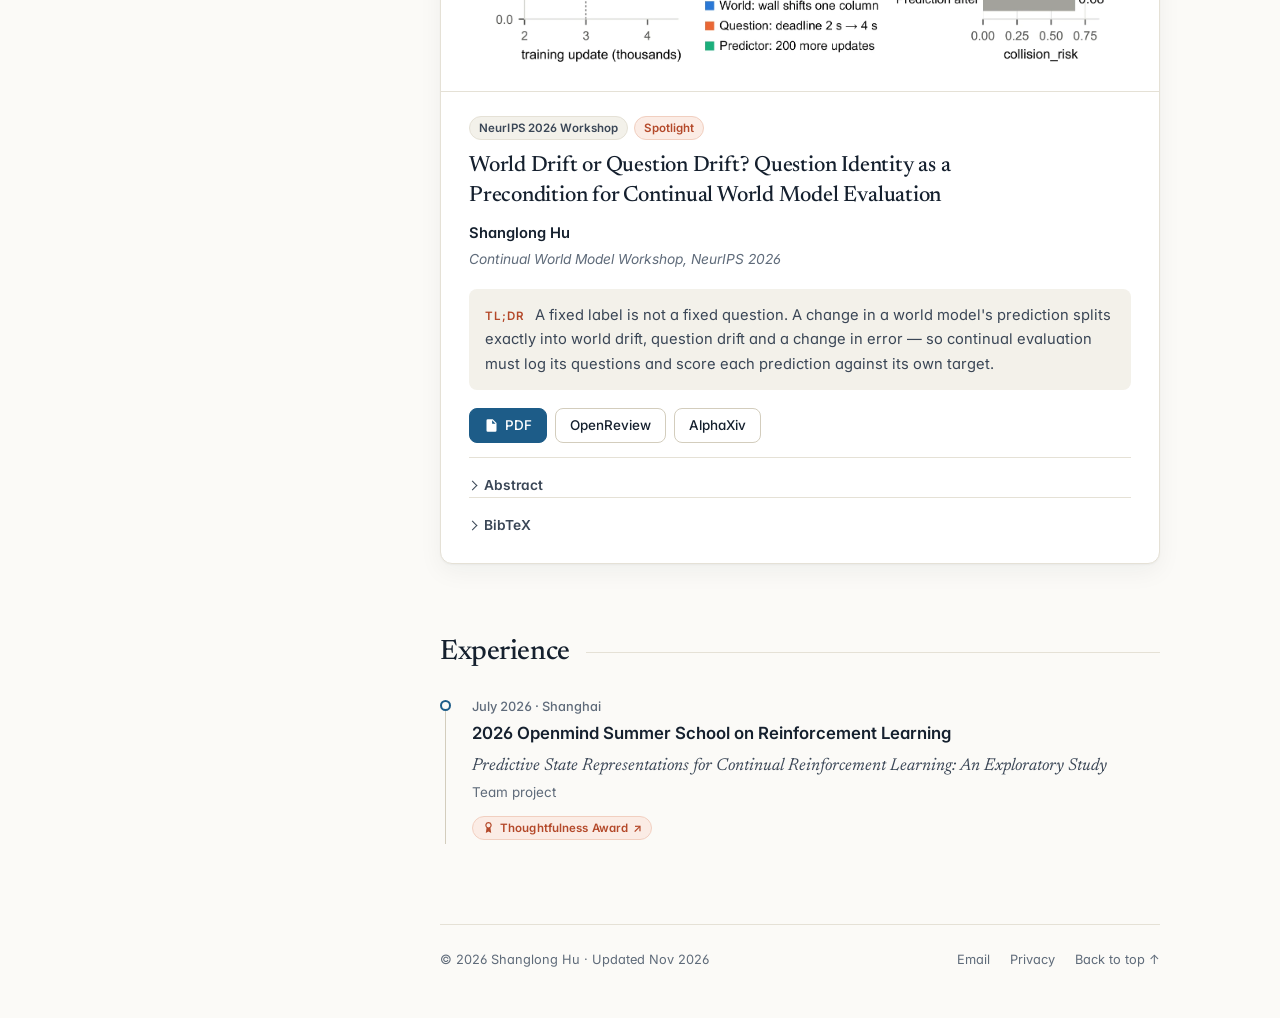
==== commit 7f519381: "Redesign homepage: new typography, paper figure, dark mode - Lead with a research statement and a da" ====
--- a/index.html
+++ b/index.html
@@ -1,93 +1,217 @@
-<!doctype html>
-<html lang="en">
-<head>
-  <meta charset="utf-8">
-  <meta name="viewport" content="width=device-width, initial-scale=1">
-  <meta name="theme-color" content="#f8f7f4">
-  <link rel="icon" type="image/svg+xml" href="./favicon.svg?v=3">
-  <link rel="canonical" href="https://shanglonghu.github.io/">
-  <meta name="description" content="Shanglong Hu — undergraduate student at the University of Sydney, interested in reinforcement learning, formal theories of intelligence, and mind/consciousness.">
-  <meta name="analytics-endpoint" content="https://shanglonghu-analytics.shanglonghu-analytics.workers.dev/api/collect">
-  <title>Shanglong Hu · Academic Homepage</title>
-  <link rel="stylesheet" href="./style.css?v=21">
-  <script defer src="./analytics.js?v=2"></script>
-</head>
-<body>
-  <a class="skip-link" href="#main-content">Skip to content</a>
-  <header class="topbar"><div class="topbar-inner"><a class="brand" href="#about">Shanglong Hu</a><nav aria-label="Page sections"><a href="#about">About</a><a href="#research">Research</a><a href="#publication">Papers</a><a href="#experience">Experience</a></nav></div></header>
-  <div class="layout">
-    <aside class="sidebar">
-      <img class="headshot" src="./headshot.png" width="140" height="140" alt="Portrait of Shanglong Hu" decoding="async">
-      <h1 class="name">Shanglong Hu</h1>
-      <p class="affiliation">2nd-year Undergrad<br><a href="https://www.sydney.edu.au/">The University of Sydney</a></p>
-      <div class="socials">
-        <a href="mailto:shhu7334@uni.sydney.edu.au" aria-label="Email Shanglong Hu" title="Email">
-          <svg viewBox="0 0 24 24" aria-hidden="true"><path d="M3 5h18a2 2 0 0 1 2 2v10a2 2 0 0 1-2 2H3a2 2 0 0 1-2-2V7a2 2 0 0 1 2-2zm9 7L3.5 7h17L12 12zm0 2.4L3 8.7V17h18V8.7l-9 5.7z"/></svg><span>Email</span>
-        </a>
-        <a href="https://github.com/ShanglongHu" target="_blank" rel="noopener noreferrer" aria-label="GitHub profile" title="GitHub">
-          <svg viewBox="0 0 24 24" aria-hidden="true"><path d="M12 .8a11.2 11.2 0 0 0-3.54 21.83c.56.1.77-.24.77-.54v-2.1c-3.14.68-3.8-1.33-3.8-1.33-.51-1.3-1.25-1.65-1.25-1.65-1.03-.7.08-.69.08-.69 1.14.08 1.74 1.17 1.74 1.17 1.01 1.73 2.66 1.23 3.31.94.1-.74.4-1.23.72-1.52-2.5-.28-5.13-1.25-5.13-5.57 0-1.23.44-2.23 1.17-3.02-.12-.28-.51-1.43.11-2.98 0 0 .95-.3 3.08 1.15a10.7 10.7 0 0 1 5.61 0c2.14-1.45 3.08-1.15 3.08-1.15.62 1.55.23 2.7.11 2.98.73.79 1.17 1.79 1.17 3.02 0 4.33-2.64 5.28-5.15 5.56.4.35.76 1.03.76 2.08v3.1c0 .3.2.65.77.54A11.2 11.2 0 0 0 12 .8z"/></svg><span>GitHub</span>
-        </a>
-        <a href="https://www.linkedin.com/in/shanglong-hu-27830b382/" target="_blank" rel="noopener noreferrer" aria-label="LinkedIn profile" title="LinkedIn">
-          <svg viewBox="0 0 24 24" aria-hidden="true"><path d="M20.45 2H3.55A1.55 1.55 0 0 0 2 3.55v16.9A1.55 1.55 0 0 0 3.55 22h16.9A1.55 1.55 0 0 0 22 20.45V3.55A1.55 1.55 0 0 0 20.45 2zM8.1 18.7H5.3V9.6h2.8v9.1zM6.7 8.35a1.63 1.63 0 1 1 0-3.26 1.63 1.63 0 0 1 0 3.26zm12 10.35h-2.8v-4.43c0-1.06-.02-2.42-1.48-2.42-1.48 0-1.71 1.15-1.71 2.34v4.51h-2.8V9.6h2.69v1.24h.04a2.95 2.95 0 0 1 2.65-1.46c2.83 0 3.41 1.86 3.41 4.28v5.04z"/></svg><span>LinkedIn</span>
-        </a>
-        <a href="https://scholar.google.com/citations?user=wJUHorMAAAAJ" target="_blank" rel="noopener noreferrer" aria-label="Google Scholar profile" title="Google Scholar">
-          <svg viewBox="0 0 24 24" aria-hidden="true"><path d="M12 2 1 9l11 7 8-5.09V17h2V9L12 2zm-6 12.18V18c0 2.21 2.69 4 6 4s6-1.79 6-4v-3.82l-6 3.82-6-3.82z"/></svg><span>Google Scholar</span>
-        </a>
-      </div>
-
-      <section id="education">
-        <h2>Education</h2>
-        <div>
-          <h3>The University of Sydney</h3>
-          <p class="entry-subtitle">Bachelor of Science</p>
-          <p class="entry-subtitle">Expected graduation: Dec 2027</p>
-          <p class="entry-subtitle">Majors: Mathematics and Computer Science</p>
-        </div>
-      </section>
-    </aside>
-
-    <main id="main-content" tabindex="-1">
-      <section id="about" class="intro-section">
-        <h2>About</h2>
-        <p class="lead">I am a Bachelor of Science student at the University of Sydney, majoring in <strong>Mathematics and Computer Science</strong>.</p>
-        <p>I am primarily interested in <strong>Continual Reinforcement Learning</strong>. My goal is to understand how agents can continually learn and adapt as their environments change, and how to evaluate that progress reliably.</p>
-        <p class="news"><strong>News:</strong> My paper was accepted as a <strong>Spotlight</strong> at the NeurIPS 2026 Continual World Model Workshop. <a href="#publication">Read more &rarr;</a></p>
-      </section>
-      <section id="research">
-        <h2>Research Interests</h2>
-        <ul class="interest-list">
-          <li><strong>Continual Reinforcement Learning</strong><span>How long-lived agents learn continuously from observation, action, and reward in changing environments, developing representations and world models for prediction, planning, and control without domain-specific prior knowledge.</span></li>
-          <li><strong>Fundamental Principles of Intelligence</strong><span>How intelligence can be understood through general principles of learning, inference, and decision-making, drawing on active inference and algorithmic information theory.</span></li>
-          <li><strong>Mind and Consciousness</strong><span>How cognition and subjective experience arise through the interaction of mind, body, and environment, explored through embodied cognition and computational phenomenology.</span></li>
-        </ul>
-      </section>
-
-
-      <section id="publication">
-        <h2>Papers</h2>
-        <article class="publication">
-          <h3>World Drift or Question Drift? Question Identity as a Precondition for Continual World Model Evaluation</h3>
-          <p class="publication-authors">Shanglong Hu</p>
-          <p class="publication-venue">Continual World Model Workshop, NeurIPS 2026 <span>·</span> Spotlight</p>
-          <div class="paper-links"><a href="./ShanglongHu_World_Drift_or_Question_Drift.pdf" target="_blank" rel="noopener noreferrer">PDF</a><a href="https://openreview.net/forum?id=kKaFwdnNal" target="_blank" rel="noopener noreferrer">OpenReview</a><a href="https://www.alphaxiv.org/pdf/2611.question-drift-world-model-evaluation" target="_blank" rel="noopener noreferrer">AlphaXiv</a></div>
-        </article>
-      </section>
-
-      <section id="experience">
-        <h2>Experience</h2>
-        <div class="entry">
-          <div class="entry-date">July 2026,<br>Shanghai</div>
-          <article>
-            <h3><a href="https://www.sii.edu.cn/2026/0727/c60a1166/page.htm">2026 Openmind Summer School on Reinforcement Learning</a></h3>
-            <p class="project-title"><strong>Predictive State Representations for Continual Reinforcement Learning: An Exploratory Study</strong></p>
-            <p class="project-team">Team Project</p>
-            <p class="award"><a class="award-label" href="./thoughtfulness-award.jpg" target="_blank" rel="noopener noreferrer" aria-label="View Thoughtfulness Award certificate">Thoughtfulness Award <span aria-hidden="true">↗</span></a></p>
-          </article>
-        </div>
-      </section>
-
-      <footer><span>Shanglong Hu</span><a href="mailto:shhu7334@uni.sydney.edu.au">Email</a><a href="./privacy.html">Privacy</a><a href="#about">Back to top ↑</a></footer>
-    </main>
-  </div>
-</body>
-</html>
+<!doctype html>
+<html lang="en">
+<head>
+  <meta charset="utf-8">
+  <meta name="viewport" content="width=device-width, initial-scale=1">
+  <meta name="color-scheme" content="light dark">
+  <meta name="theme-color" content="#fbfaf7" media="(prefers-color-scheme: light)">
+  <meta name="theme-color" content="#0f141b" media="(prefers-color-scheme: dark)">
+  <link rel="icon" type="image/svg+xml" href="./favicon.svg?v=3">
+  <link rel="canonical" href="https://shanglonghu.github.io/">
+  <meta name="description" content="Shanglong Hu — undergraduate in Mathematics and Computer Science at the University of Sydney, working on continual reinforcement learning and the evaluation of continual world models.">
+  <meta name="analytics-endpoint" content="https://shanglonghu-analytics.shanglonghu-analytics.workers.dev/api/collect">
+  <meta property="og:type" content="profile">
+  <meta property="og:title" content="Shanglong Hu · Continual Reinforcement Learning">
+  <meta property="og:description" content="Undergraduate at the University of Sydney studying how agents keep learning as their environments change.">
+  <meta property="og:url" content="https://shanglonghu.github.io/">
+  <meta property="og:image" content="https://shanglonghu.github.io/headshot.png">
+  <meta name="twitter:card" content="summary">
+  <title>Shanglong Hu · Academic Homepage</title>
+  <script>
+    (function () {
+      var t = null;
+      try { t = localStorage.getItem("shl_theme"); } catch (e) {}
+      if (t === "light" || t === "dark") document.documentElement.setAttribute("data-theme", t);
+      document.documentElement.classList.add("js");
+    })();
+  </script>
+  <link rel="preconnect" href="https://fonts.googleapis.com">
+  <link rel="preconnect" href="https://fonts.gstatic.com" crossorigin>
+  <link rel="stylesheet" href="https://fonts.googleapis.com/css2?family=Inter:wght@400;500;600&family=Newsreader:ital,opsz,wght@0,6..72,400;0,6..72,500;0,6..72,600;1,6..72,400&display=swap" media="print" onload="this.media='all'">
+  <noscript><link rel="stylesheet" href="https://fonts.googleapis.com/css2?family=Inter:wght@400;500;600&family=Newsreader:ital,opsz,wght@0,6..72,400;0,6..72,500;0,6..72,600;1,6..72,400&display=swap"></noscript>
+  <link rel="stylesheet" href="./style.css?v=30">
+  <script defer src="./script.js?v=1"></script>
+  <script defer src="./analytics.js?v=2"></script>
+  <script type="application/ld+json">
+    {
+      "@context": "https://schema.org",
+      "@type": "Person",
+      "name": "Shanglong Hu",
+      "url": "https://shanglonghu.github.io/",
+      "affiliation": { "@type": "CollegeOrUniversity", "name": "The University of Sydney" },
+      "knowsAbout": ["Continual Reinforcement Learning", "World Models", "Active Inference"],
+      "sameAs": [
+        "https://github.com/ShanglongHu",
+        "https://www.linkedin.com/in/shanglong-hu-27830b382/",
+        "https://scholar.google.com/citations?user=wJUHorMAAAAJ"
+      ]
+    }
+  </script>
+</head>
+<body>
+  <a class="skip-link" href="#main-content">Skip to content</a>
+
+  <header class="topbar">
+    <div class="topbar-inner">
+      <a class="brand" href="#about" aria-label="Shanglong Hu, back to top">
+        <span class="brand-mark" aria-hidden="true">SH</span><span class="brand-name">Shanglong Hu</span>
+      </a>
+      <nav class="topnav" aria-label="Page sections">
+        <a href="#about">About</a>
+        <a href="#research">Research</a>
+        <a href="#publication">Papers</a>
+        <a href="#experience">Experience</a>
+      </nav>
+      <button class="theme-toggle" type="button" aria-label="Switch color theme" title="Switch color theme">
+        <svg class="icon-moon" viewBox="0 0 24 24" aria-hidden="true"><path d="M20.7 14.6A8.6 8.6 0 0 1 9.4 3.3a.75.75 0 0 0-.98-.94A10.1 10.1 0 1 0 21.64 15.6a.75.75 0 0 0-.94-.98z"/></svg>
+        <svg class="icon-sun" viewBox="0 0 24 24" aria-hidden="true"><path d="M12 7a5 5 0 1 0 0 10 5 5 0 0 0 0-10zm0-5a1 1 0 0 1 1 1v1.5a1 1 0 1 1-2 0V3a1 1 0 0 1 1-1zm0 17.5a1 1 0 0 1 1 1V21a1 1 0 1 1-2 0v-.5a1 1 0 0 1 1-1zM3 11h1.5a1 1 0 1 1 0 2H3a1 1 0 1 1 0-2zm16.5 0H21a1 1 0 1 1 0 2h-1.5a1 1 0 1 1 0-2zM5.64 4.22l1.06 1.06a1 1 0 0 1-1.42 1.42L4.22 5.64a1 1 0 0 1 1.42-1.42zm12.08 12.08 1.06 1.06a1 1 0 0 1-1.42 1.42l-1.06-1.06a1 1 0 0 1 1.42-1.42zM4.22 18.36l1.06-1.06a1 1 0 0 1 1.42 1.42l-1.06 1.06a1 1 0 0 1-1.42-1.42zM16.3 5.28l1.06-1.06a1 1 0 0 1 1.42 1.42L17.72 6.7a1 1 0 0 1-1.42-1.42z"/></svg>
+      </button>
+    </div>
+  </header>
+
+  <div class="layout">
+    <aside class="sidebar" aria-label="Profile">
+      <div class="profile">
+        <img class="headshot" src="./headshot.webp" width="480" height="480" alt="Portrait of Shanglong Hu" decoding="async" fetchpriority="high">
+        <div class="profile-text">
+          <h1 class="name">Shanglong Hu</h1>
+          <p class="role">Undergraduate · Mathematics &amp; Computer Science</p>
+          <p class="affiliation"><a href="https://www.sydney.edu.au/" target="_blank" rel="noopener noreferrer">The University of Sydney</a></p>
+        </div>
+      </div>
+
+      <ul class="socials" aria-label="Contact and profiles">
+        <li><a href="mailto:shhu7334@uni.sydney.edu.au" aria-label="Email Shanglong Hu">
+          <svg viewBox="0 0 24 24" aria-hidden="true"><path d="M3 5h18a2 2 0 0 1 2 2v10a2 2 0 0 1-2 2H3a2 2 0 0 1-2-2V7a2 2 0 0 1 2-2zm9 7L3.5 7h17L12 12zm0 2.4L3 8.7V17h18V8.7l-9 5.7z"/></svg><span>Email</span>
+        </a></li>
+        <li><a href="https://scholar.google.com/citations?user=wJUHorMAAAAJ" target="_blank" rel="noopener noreferrer" aria-label="Google Scholar profile">
+          <svg viewBox="0 0 24 24" aria-hidden="true"><path d="M12 2 1 9l11 7 8-5.09V17h2V9L12 2zm-6 12.18V18c0 2.21 2.69 4 6 4s6-1.79 6-4v-3.82l-6 3.82-6-3.82z"/></svg><span>Scholar</span>
+        </a></li>
+        <li><a href="https://github.com/ShanglongHu" target="_blank" rel="noopener noreferrer" aria-label="GitHub profile">
+          <svg viewBox="0 0 24 24" aria-hidden="true"><path d="M12 .8a11.2 11.2 0 0 0-3.54 21.83c.56.1.77-.24.77-.54v-2.1c-3.14.68-3.8-1.33-3.8-1.33-.51-1.3-1.25-1.65-1.25-1.65-1.03-.7.08-.69.08-.69 1.14.08 1.74 1.17 1.74 1.17 1.01 1.73 2.66 1.23 3.31.94.1-.74.4-1.23.72-1.52-2.5-.28-5.13-1.25-5.13-5.57 0-1.23.44-2.23 1.17-3.02-.12-.28-.51-1.43.11-2.98 0 0 .95-.3 3.08 1.15a10.7 10.7 0 0 1 5.61 0c2.14-1.45 3.08-1.15 3.08-1.15.62 1.55.23 2.7.11 2.98.73.79 1.17 1.79 1.17 3.02 0 4.33-2.64 5.28-5.15 5.56.4.35.76 1.03.76 2.08v3.1c0 .3.2.65.77.54A11.2 11.2 0 0 0 12 .8z"/></svg><span>GitHub</span>
+        </a></li>
+        <li><a href="https://www.linkedin.com/in/shanglong-hu-27830b382/" target="_blank" rel="noopener noreferrer" aria-label="LinkedIn profile">
+          <svg viewBox="0 0 24 24" aria-hidden="true"><path d="M20.45 2H3.55A1.55 1.55 0 0 0 2 3.55v16.9A1.55 1.55 0 0 0 3.55 22h16.9A1.55 1.55 0 0 0 22 20.45V3.55A1.55 1.55 0 0 0 20.45 2zM8.1 18.7H5.3V9.6h2.8v9.1zM6.7 8.35a1.63 1.63 0 1 1 0-3.26 1.63 1.63 0 0 1 0 3.26zm12 10.35h-2.8v-4.43c0-1.06-.02-2.42-1.48-2.42-1.48 0-1.71 1.15-1.71 2.34v4.51h-2.8V9.6h2.69v1.24h.04a2.95 2.95 0 0 1 2.65-1.46c2.83 0 3.41 1.86 3.41 4.28v5.04z"/></svg><span>LinkedIn</span>
+        </a></li>
+      </ul>
+
+      <section id="education" class="edu" aria-labelledby="education-title">
+        <h2 id="education-title" class="side-title">Education</h2>
+        <p class="edu-school">The University of Sydney</p>
+        <p class="edu-line">Bachelor of Science</p>
+        <p class="edu-line">Majors: Mathematics, Computer Science</p>
+        <p class="edu-line edu-date">Expected graduation: Dec 2027</p>
+      </section>
+    </aside>
+
+    <main id="main-content" class="content" tabindex="-1">
+      <section id="about" class="section">
+        <p class="eyebrow">About</p>
+        <p class="hero">I study how agents can <em>continually learn and adapt</em> as their environments change — and how to evaluate that progress reliably.</p>
+        <p>I am a second-year Bachelor of Science student at the University of Sydney, majoring in <strong>Mathematics and Computer Science</strong>. My main interest is <strong>Continual Reinforcement Learning</strong>: long-lived agents that keep learning from observation, action and reward, without relying on domain-specific prior knowledge.</p>
+
+        <div class="news" aria-labelledby="news-title">
+          <h3 id="news-title" class="news-title">News</h3>
+          <ul class="news-list">
+            <li>
+              <time datetime="2026-11">Nov 2026</time>
+              <span>My paper on question drift was accepted as a <span class="badge badge-warm">Spotlight</span> at the NeurIPS 2026 Continual World Model Workshop. <a href="#publication">Read the paper&nbsp;→</a></span>
+            </li>
+            <li>
+              <time datetime="2026-07">Jul 2026</time>
+              <span>Our team project received the <strong>Thoughtfulness Award</strong> at the Openmind Summer School on Reinforcement Learning in Shanghai.</span>
+            </li>
+          </ul>
+        </div>
+      </section>
+
+      <section id="research" class="section">
+        <h2 class="section-title">Research Interests</h2>
+        <ul class="interest-grid">
+          <li class="interest interest-primary reveal">
+            <div class="interest-head"><span class="interest-num" aria-hidden="true">01</span><span class="badge">Primary focus</span></div>
+            <h3>Continual Reinforcement Learning</h3>
+            <p>How long-lived agents learn continuously from observation, action, and reward in changing environments, developing representations and world models for prediction, planning, and control without domain-specific prior knowledge.</p>
+          </li>
+          <li class="interest reveal">
+            <div class="interest-head"><span class="interest-num" aria-hidden="true">02</span></div>
+            <h3>Fundamental Principles of Intelligence</h3>
+            <p>How intelligence can be understood through general principles of learning, inference, and decision-making, drawing on active inference and algorithmic information theory.</p>
+          </li>
+          <li class="interest reveal">
+            <div class="interest-head"><span class="interest-num" aria-hidden="true">03</span></div>
+            <h3>Mind and Consciousness</h3>
+            <p>How cognition and subjective experience arise through the interaction of mind, body, and environment, explored through embodied cognition and computational phenomenology.</p>
+          </li>
+        </ul>
+      </section>
+
+      <section id="publication" class="section">
+        <h2 class="section-title">Papers</h2>
+        <article class="paper reveal">
+          <a class="paper-figure" href="./ShanglongHu_World_Drift_or_Question_Drift.pdf" target="_blank" rel="noopener noreferrer" aria-label="Open the paper PDF">
+            <img src="./question-drift-figure.webp" width="1701" height="771" loading="lazy" decoding="async" alt="Figure 1 of the paper: a predicted collision risk rises from 0.45 to 0.68; decomposition attributes −0.09 to world drift, +0.28 to question drift and +0.04 to error change.">
+          </a>
+          <div class="paper-body">
+            <div class="paper-tags">
+              <span class="badge">NeurIPS 2026 Workshop</span>
+              <span class="badge badge-warm">Spotlight</span>
+            </div>
+            <h3 class="paper-title">World Drift or Question Drift? Question Identity as a Precondition for Continual World Model Evaluation</h3>
+            <p class="paper-authors"><strong>Shanglong Hu</strong></p>
+            <p class="paper-venue">Continual World Model Workshop, NeurIPS 2026</p>
+            <p class="paper-tldr"><span>TL;DR</span> A fixed label is not a fixed question. A change in a world model's prediction splits exactly into world drift, question drift and a change in error — so continual evaluation must log its questions and score each prediction against its own target.</p>
+            <div class="paper-links">
+              <a class="btn btn-primary" href="./ShanglongHu_World_Drift_or_Question_Drift.pdf" target="_blank" rel="noopener noreferrer">
+                <svg viewBox="0 0 24 24" aria-hidden="true"><path d="M6 2h8l6 6v12a2 2 0 0 1-2 2H6a2 2 0 0 1-2-2V4a2 2 0 0 1 2-2zm7 1.5V9h5.5L13 3.5zM8 13h8v1.6H8V13zm0 3.4h8V18H8v-1.6z"/></svg>PDF</a>
+              <a class="btn" href="https://openreview.net/forum?id=kKaFwdnNal" target="_blank" rel="noopener noreferrer">OpenReview</a>
+              <a class="btn" href="https://www.alphaxiv.org/pdf/2611.question-drift-world-model-evaluation" target="_blank" rel="noopener noreferrer">AlphaXiv</a>
+            </div>
+            <details class="paper-more">
+              <summary>Abstract</summary>
+              <p>Continual world models are commonly evaluated by tracking their predictions under fixed labels across model updates. We argue that such comparisons are meaningful only if the underlying question (what is predicted, under which conditions and within which horizon) stays the same. When this question changes while the label does not, we call it question drift. For example, a predicted collision risk can rise even as the environment becomes safer, simply because its deadline was extended. We show that a change in prediction splits exactly into world drift, question drift and a change in prediction error, and we prove that a log keeping only the current question definition may not even reveal whether the question changed. Question drift also distorts scoring: matched risk varies with event uncertainty even for a correct forecast, scoring revised predictions against the previous question’s targets can overstate or understate error, and replacing historical questions hides forgetting. Controlled grid-world experiments with exact simulator probabilities illustrate each effect. We conclude with three recommendations for continual evaluation: log question definitions and evaluation protocols, score each prediction against its own target, and evaluate new checkpoints on fixed historical questions.</p>
+            </details>
+            <details class="paper-more">
+              <summary>BibTeX</summary>
+              <div class="bibtex">
+                <button class="copy-btn" type="button" data-copy-target="bibtex-hu2026">Copy</button>
+<pre id="bibtex-hu2026"><code>@inproceedings{hu2026questiondrift,
+  title     = {World Drift or Question Drift? Question Identity as a
+               Precondition for Continual World Model Evaluation},
+  author    = {Hu, Shanglong},
+  booktitle = {NeurIPS 2026 Workshop on Continual World Models},
+  year      = {2026},
+  url       = {https://openreview.net/forum?id=kKaFwdnNal}
+}</code></pre>
+              </div>
+            </details>
+          </div>
+        </article>
+      </section>
+
+      <section id="experience" class="section">
+        <h2 class="section-title">Experience</h2>
+        <ol class="timeline">
+          <li class="timeline-item reveal">
+            <p class="timeline-meta"><time datetime="2026-07">July 2026</time> · Shanghai</p>
+            <h3><a href="https://www.sii.edu.cn/2026/0727/c60a1166/page.htm" target="_blank" rel="noopener noreferrer">2026 Openmind Summer School on Reinforcement Learning</a></h3>
+            <p class="timeline-project">Predictive State Representations for Continual Reinforcement Learning: An Exploratory Study</p>
+            <p class="timeline-note">Team project</p>
+            <a class="badge badge-warm badge-link" href="./thoughtfulness-award.jpg" target="_blank" rel="noopener noreferrer" aria-label="View Thoughtfulness Award certificate">
+              <svg viewBox="0 0 24 24" aria-hidden="true"><path d="M12 2a6 6 0 0 0-3.6 10.8L7 22l5-2.6L17 22l-1.4-9.2A6 6 0 0 0 12 2zm0 2.2a3.8 3.8 0 1 1 0 7.6 3.8 3.8 0 0 1 0-7.6z"/></svg>Thoughtfulness Award <span aria-hidden="true">↗</span></a>
+          </li>
+        </ol>
+      </section>
+
+      <footer class="footer">
+        <span>© 2026 Shanglong Hu · Updated Nov 2026</span>
+        <nav aria-label="Footer">
+          <a href="mailto:shhu7334@uni.sydney.edu.au">Email</a>
+          <a href="./privacy.html">Privacy</a>
+          <a href="#about">Back to top ↑</a>
+        </nav>
+      </footer>
+    </main>
+  </div>
+</body>
+</html>
--- a/style.css
+++ b/style.css
@@ -1,523 +1,764 @@
-:root {
-  color-scheme:light;
-  --paper:#f8f7f4;
-  --text:#23334b;
-  --body:#48556a;
-  --muted:#66748a;
-  --accent:#315d85;
-  --line:#d7deea
-}
-
-* {
-  box-sizing:border-box
-}
-
-html {
-  scroll-behavior:smooth;
-  scroll-padding-top:36px
-}
-
-body {
-  margin:0;
-  background:#f8faf9;
-  color:var(--text);
-  font:16px/1.75 -apple-system,BlinkMacSystemFont,"Segoe UI",Arial,sans-serif;
-  -webkit-font-smoothing:antialiased
-}
-
-a {
-  color:var(--accent);
-  text-decoration:none;
-  text-underline-offset:4px
-}
-a:hover {
-  text-decoration:underline
-}
-a:focus-visible {
-  outline:2px solid var(--accent);
-  outline-offset:5px;
-  border-radius:2px
-}
-
-.skip-link {
-  position:fixed;
-  top:12px;
-  left:12px;
-  z-index:10;
-  padding:8px 16px;
-  background:#fff;
-  transform:translateY(-160%)
-}
-.skip-link:focus {
-  transform:none
-}
-
-.layout {
-  display:grid;
-  grid-template-columns:240px minmax(0,1fr);
-  gap:76px;
-  max-width:1120px;
-  margin:auto;
-  padding:0 40px
-}
-
-.sidebar {
-  position:sticky;
-  top:0;
-  align-self:start;
-  padding:66px 0 36px
-}
-
-.headshot {
-  display:block;
-  width:140px;
-  height:140px;
-  object-fit:cover;
-  object-position:center 39%;
-  border-radius:50%;
-  margin:0 auto 24px;
-  border:5px solid #fff;
-  box-shadow:0 3px 18px #24352f0d
-}
-
-.name {
-  font:600 1.7rem/1.25 Georgia,"Times New Roman",serif;
-  letter-spacing:-.035em;
-  margin:0 0 13px;
-  text-align:center
-}
-
-.affiliation {
-  font-size:.86rem;
-  line-height:1.65;
-  text-align:center;
-  margin:0
-}
-
-.socials {
-  display:flex;
-  flex-wrap:wrap;
-  justify-content:center;
-  align-items:center;
-  gap:6px;
-  margin:16px 0 26px
-}
-.socials a {
-  display:inline-flex;
-  align-items:center;
-  justify-content:center;
-  width:34px;
-  height:34px;
-  border:1px solid transparent;
-  border-radius:50%;
-  transition:background-color .2s ease,border-color .2s ease
-}
-.socials a:hover {
-  background:#fff;
-  border-color:var(--line);
-  text-decoration:none
-}
-.socials svg {
-  width:18px;
-  height:18px;
-  fill:currentColor
-}
-
-.sidebar nav {
-  padding:20px 0 0;
-  border-top:1px solid var(--line)
-}
-.sidebar nav a {
-  display:block;
-  padding:7px 14px;
-  color:var(--body);
-  font-size:.86rem;
-  border-radius:4px
-}
-.sidebar nav a:hover {
-  background:#e6edf7;
-  color:var(--accent);
-  text-decoration:none
-}
-
-main {
-  min-width:0;
-  padding:66px 0 36px
-}
-main:focus {
-  outline:none
-}
-section {
-  margin-bottom:48px;
-  scroll-margin-top:32px
-}
-
-.eyebrow {
-  font-size:.69rem;
-  letter-spacing:.14em;
-  text-transform:uppercase;
-  color:var(--accent);
-  margin:0 0 16px;
-  font-weight:600
-}
-
-h2 {
-  font:400 1.65rem/1.3 Georgia,"Times New Roman",serif;
-  letter-spacing:-.025em;
-  margin:0 0 20px;
-  padding-bottom:12px;
-  border-bottom:1px solid var(--line)
-}
-h3 {
-  font-size:1rem;
-  line-height:1.55;
-  font-weight:600;
-  margin:0 0 7px
-}
-p {
-  margin:0 0 14px;
-  color:var(--body)
-}
-
-.intro-section {
-  margin-bottom:40px
-}
-.intro-section p:not(.eyebrow) {
-  font-size:1rem;
-  line-height:1.8
-}
-.intro-section strong {
-  color:var(--text);
-  font-weight:600
-}
-
-.interest-list {
-  list-style:none;
-  padding:0;
-  margin:0
-}
-.interest-list li {
-  display:grid;
-  grid-template-columns:205px minmax(0,1fr);
-  gap:18px;
-  padding:15px 18px;
-  background:#fff;
-  border:1px solid var(--line);
-  border-left:3px solid #7d9fc2;
-  border-radius:6px;
-  box-shadow:0 4px 16px #243b3208
-}
-.interest-list li + li {
-  margin-top:12px
-}
-.interest-list strong {
-  font-size:.9rem;
-  font-weight:600;
-  line-height:1.65;
-  color:var(--text)
-}
-.interest-list span {
-  font-size:.89rem;
-  color:var(--body);
-  line-height:1.7
-}
-
-.entry {
-  display:grid;
-  grid-template-columns:112px minmax(0,1fr);
-  gap:22px
-}
-.entry-date {
-  font-size:.77rem;
-  color:var(--muted);
-  padding-top:3px;
-  font-variant-numeric:tabular-nums
-}
-.entry-subtitle {
-  font-size:.88rem;
-  margin-bottom:3px
-}
-.entry p:last-child {
-  margin-bottom:0
-}
-
-.publication {
-  background:#f2f6fc;
-  padding:23px 26px;
-  border:1px solid var(--line);
-  border:1px solid #bed8ed;
-  border-radius:6px;
-  box-shadow:0 5px 18px #243b3208
-}
-.publication h3 {
-  font-size:1.03rem;
-  line-height:1.6;
-  margin-bottom:10px
-}
-.publication p {
-  font-size:.87rem;
-  margin-bottom:5px
-}
-.publication .publication-authors {
-  color:var(--text)
-}
-.publication .publication-venue {
-  color:var(--muted);
-  font-size:.81rem;
-  margin-bottom:0
-}
-.publication-venue span {
-  padding:0 3px
-}
-
-.project-title {
-  margin:16px 0 6px;
-  font-size:.92rem;
-  line-height:1.65;
-  color:var(--text)
-}
-.project-team {
-  color:var(--muted)
-}
-.entry article>p:not(.project-title) {
-  font-size:.86rem
-}
-.award {
-  margin-top:16px;
-  line-height:1.9
-}
-.award-label {
-  display:inline-block;
-  font-size:.74rem;
-  font-weight:600;
-  color:#695525;
-  background:#f0ebda;
-  border-radius:4px;
-  padding:4px 10px;
-  border:1px solid #e6d9b5;
-  margin-bottom:4px;
-  transition:background-color .2s ease,border-color .2s ease
-}
-.award-label span {
-  margin-left:5px
-}
-.award-label:hover {
-  background:#e9dfc4;
-  border-color:#d6c592;
-  text-decoration:none
-}
-
-footer {
-  display:flex;
-  align-items:center;
-  flex-wrap:wrap;
-  gap:18px;
-  border-top:1px solid var(--line);
-  padding-top:22px;
-  margin-top:52px;
-  color:var(--muted);
-  font-size:.75rem
-}
-footer span {
-  margin-right:auto
-}
-
-@media(max-width:900px) {
-  .layout {
-  grid-template-columns:210px minmax(0,1fr);
-  gap:40px;
-  padding:0 28px
-}
-.interest-list li {
-  grid-template-columns:1fr;
-  gap:3px
-}
-
-}
-
-@media(max-width:700px) {
-  .layout {
-  display:block;
-  max-width:620px;
-  padding:0 24px
-}
-.sidebar {
-  position:static;
-  padding:36px 0 0
-}
-.headshot {
-  width:112px;
-  height:112px;
-  margin-bottom:18px
-}
-.name {
-  font-size:1.65rem
-}
-.socials {
-  margin:18px 0 24px
-}
-.sidebar nav {
-  display:flex;
-  flex-wrap:wrap;
-  justify-content:center;
-  padding:14px 0;
-  border-bottom:1px solid var(--line);
-  gap:2px 4px
-}
-.sidebar nav a {
-  font-size:.78rem;
-  padding:5px 8px
-}
-main {
-  padding-top:34px
-}
-h2 {
-  font-size:1.5rem
-}
-section {
-  margin-bottom:35px
-}
-.entry {
-  grid-template-columns:1fr;
-  gap:6px
-}
-.publication {
-  padding:18px 20px
-}
-
-}
-
-@media(max-width:360px) {
-  .layout {
-  padding:0 18px
-}
-footer {
-  gap:12px
-}
-
-}
-
-@media(prefers-reduced-motion:reduce) {
-  html {
-  scroll-behavior:auto
-}
-  .socials a,.award-label {
-  transition:none
-}
-
-}
-
-.news {
-  padding:12px 16px;
-  background:#fff;
-  border:1px solid #bed8ed;
-  border-radius:6px;
-}
-.interest-list li:nth-child(2) { border-left-color:#81b8ae; background:#f3faf8 }
-.interest-list li:nth-child(3) { border-left-color:#80b9ac; background:#f2faf7 }
-
-/* A consistent, understated surface for each content block. */
-.news, .interest-list li, #education > div, .publication, #experience .entry {
-  background:#fff;
-  border:1px solid #d7e5ef;
-  border-radius:8px;
-  box-shadow:0 3px 14px rgba(35, 51, 75, .035);
-}
-.news { padding:14px 18px; margin-top:22px }
-.interest-list li, .interest-list li:nth-child(2), .interest-list li:nth-child(3) {
-  background:#fff;
-  border:1px solid #d7e5ef;
-  border-left:3px solid #a8cbdc;
-  padding:16px 18px;
-}
-#education > div { padding:20px 22px }
-.publication { padding:22px }
-#experience .entry { padding:20px 22px }
-.entry-date { color:#52748a }
-.award-label { color:#315d75; background:#eff7fa; border-color:#d3e7ef }
-.award-label:hover { background:#e4f2f6; border-color:#b8d8e4 }
-h2 { border-bottom-color:#d7e5ef }
-.sidebar nav a { border-radius:6px }
-@media(max-width:700px) {
-  #education > div, .publication, #experience .entry { padding:18px }
-}
-/* Profile-led layout inspired by the reference site. */
-body { background:#fff; color:#243449; font-family:-apple-system,BlinkMacSystemFont,"Segoe UI",Arial,sans-serif }
-.topbar { border-bottom:1px solid #e3eaf0; background:#fff }
-.topbar-inner { max-width:1120px; min-height:70px; margin:auto; padding:0 40px; display:flex; align-items:center; justify-content:space-between; gap:24px }
-.brand { color:#243449; font-weight:700; font-size:1.15rem }
-.topbar nav { display:flex; flex-wrap:wrap; gap:28px }
-.topbar nav a { color:#344a60; font-size:.88rem; font-weight:600 }
-.layout { max-width:1120px; grid-template-columns:240px minmax(0,1fr); gap:70px }
-.sidebar { position:static; padding-top:76px }
-.headshot { width:180px; height:180px; border:4px solid #e3eef3; box-shadow:none; margin-bottom:22px }
-.name { font:700 1.75rem/1.2 -apple-system,BlinkMacSystemFont,"Segoe UI",Arial,sans-serif; letter-spacing:-.025em }
-.affiliation { font-size:.95rem }
-main { padding-top:76px; display:grid; grid-template-columns:1fr 1fr; column-gap:40px; align-items:start }
-section { margin-bottom:48px }
-#about, #publication, #experience, footer { grid-column:1 / -1 }
-#research { grid-column:1 }
-#education { grid-column:2 }
-.eyebrow { color:#487c8a; margin-bottom:12px }
-h2 { font:700 1.65rem/1.25 -apple-system,BlinkMacSystemFont,"Segoe UI",Arial,sans-serif; letter-spacing:-.025em; border:0; padding:0; margin-bottom:20px }
-.intro-section { margin-bottom:36px }
-.intro-section p:not(.eyebrow) { line-height:1.75 }
-.news { background:#fff; border:1px solid #bed8ed; border-radius:6px; box-shadow:none; padding:12px 16px }
-.interest-list li, .interest-list li:nth-child(2), .interest-list li:nth-child(3) { display:list-item; list-style:disc; background:transparent; border:0; border-radius:0; padding:0; margin:0 0 12px 19px; box-shadow:none }
-.interest-list strong, .interest-list span { display:block }
-.interest-list span { margin-top:2px }
-#education > div { background:transparent; border:0; padding:0; box-shadow:none }
-.publication, #experience .entry { background:#fff; border:1px solid #dce8ef; border-radius:8px; box-shadow:0 4px 20px rgba(35,51,75,.04); padding:22px }
-footer { width:100% }
-@media(max-width:900px) { .layout { grid-template-columns:200px minmax(0,1fr); gap:36px } .headshot { width:160px; height:160px } main { column-gap:25px } }
-@media(max-width:700px) { .topbar-inner { padding:16px 24px; flex-wrap:wrap; gap:12px } .topbar nav { gap:12px 20px } .layout { display:block; padding:0 24px } .sidebar { padding:38px 0 0 } .headshot { width:140px; height:140px } main { padding-top:28px; display:block } section { margin-bottom:36px } .interest-list li, .interest-list li:nth-child(2), .interest-list li:nth-child(3) { display:list-item } }
-
-/* Profile links and high-contrast, quiet blue palette. */
-:root { --text:#172d42; --body:#33485b; --muted:#526778; --accent:#155878; --line:#c6d9e3 }
-body { color:var(--text); background:#f9fbfc }
-p { color:var(--body) }
-.topbar { background:#fff; border-bottom-color:#cbdce5 }
-.brand, .topbar nav a { color:#17374d }
-.topbar nav a:hover, a:hover { color:#0b617d }
-.socials { display:flex; flex-direction:column; align-items:stretch; gap:2px; width:max-content; max-width:100%; margin:22px auto 0 }
-.socials a { width:auto; height:auto; justify-content:flex-start; gap:11px; padding:6px 10px; border-radius:6px; color:#155878; font-size:.88rem; font-weight:600 }
-.socials a:hover { background:#eaf4f7; border-color:#c6dce5 }
-.socials svg { flex:none; width:18px; height:18px }
-.headshot { border-color:#c9e0e5 }
-.news { border-color:#a8cce0; background:#fff }
-.publication, #experience .entry { border-color:#cbdce5; background:#fff }
-.publication .publication-venue, .entry-date, footer { color:#526778 }
-.interest-list span { color:#33485b }
-@media(max-width:700px) { .socials { margin:20px auto 0 } }
-
-.headshot { filter:brightness(1.15) }
-
-.headshot { width:195px; height:195px }
-@media(max-width:900px) { .headshot { width:175px; height:175px } }
-@media(max-width:700px) { .headshot { width:150px; height:150px } }
-
-.paper-links { display:flex; flex-wrap:wrap; gap:10px; margin-top:16px }
-.paper-links a { display:inline-flex; align-items:center; padding:5px 14px; border:1px solid #aacbdc; border-radius:5px; background:#fff; color:#155878; font-size:.8rem; font-weight:600; line-height:1.6 }
-.paper-links a:hover { background:#eaf4f7; border-color:#7caabc; text-decoration:none }
-
-/* Education follows the profile links in the sidebar. */
-.sidebar #education { margin:32px 0 0; padding-top:24px; border-top:1px solid var(--line) }
-.sidebar #education h2 { font-size:1.15rem; margin-bottom:14px }
-.sidebar #education h3 { font-size:.9rem; line-height:1.5 }
-.sidebar #education .entry-subtitle { font-size:.8rem; line-height:1.65; margin-bottom:5px }
-#research { grid-column:1 / -1 }
-@media(max-width:700px) { .sidebar #education { max-width:360px; margin:28px auto 0; padding-top:22px } }
-
-/* Compact profile links on portrait phones; stacked links in landscape. */
-@media(max-width:700px) and (orientation:portrait) {
-  .socials { flex-direction:row; justify-content:center; align-items:stretch; width:100%; max-width:360px; gap:4px; margin:22px auto 0 }
-  .socials a { flex:1 1 0; min-width:0; flex-direction:column; justify-content:flex-start; gap:7px; padding:8px 2px; text-align:center; font-size:.72rem; line-height:1.4 }
-  .socials svg { width:20px; height:20px }
-}
-@media(orientation:landscape) {
-  .socials { flex-direction:column; width:max-content; align-items:stretch }
-  .socials a { flex-direction:row; justify-content:flex-start; gap:11px }
-}
-
-@media(max-width:700px) and (orientation:portrait) { .sidebar #education { display:none } }
-
+/* ==========================================================================
+   Shanglong Hu — Academic Homepage
+   One set of design tokens; light and dark themes; no build step.
+   ========================================================================== */
+
+:root {
+  color-scheme: light;
+
+  /* Color */
+  --bg: #fbfaf7;
+  --surface: #ffffff;
+  --surface-2: #f3f1ea;
+  --text: #15202e;
+  --body: #3a4656;
+  --muted: #5f6b7a;
+  --line: #e5e1d6;
+  --line-strong: #d3cdbd;
+  --accent: #1d5c88;
+  --accent-hover: #12476d;
+  --accent-soft: #e9f1f7;
+  --warm: #b4492a;
+  --warm-soft: #fbece5;
+  --warm-line: #f1cfc0;
+  --figure-bg: #ffffff;
+  --topbar-bg: rgba(251, 250, 247, .82);
+  --shadow: 0 1px 2px rgba(21, 32, 46, .04), 0 8px 24px rgba(21, 32, 46, .05);
+  --shadow-hover: 0 2px 4px rgba(21, 32, 46, .05), 0 14px 32px rgba(21, 32, 46, .09);
+
+  /* Type */
+  --font-sans: "Inter", -apple-system, BlinkMacSystemFont, "Segoe UI", Roboto, "Helvetica Neue", Arial, sans-serif;
+  --font-serif: "Newsreader", "Iowan Old Style", "Palatino Linotype", Palatino, Georgia, "Times New Roman", serif;
+  --font-mono: ui-monospace, SFMono-Regular, Menlo, Consolas, "Liberation Mono", monospace;
+
+  /* Shape & space */
+  --radius: 12px;
+  --radius-sm: 8px;
+  --topbar-h: 64px;
+  --gutter: 40px;
+}
+
+/* Dark theme: follows the system unless the visitor picked light. */
+@media (prefers-color-scheme: dark) {
+  :root:not([data-theme="light"]) {
+    color-scheme: dark;
+    --bg: #0f141b;
+    --surface: #161d26;
+    --surface-2: #1c2531;
+    --text: #e9edf2;
+    --body: #c2cbd6;
+    --muted: #8e9aa8;
+    --line: #26303c;
+    --line-strong: #364252;
+    --accent: #84bde8;
+    --accent-hover: #a9d2f1;
+    --accent-soft: #182a3a;
+    --warm: #f29470;
+    --warm-soft: #2c1d17;
+    --warm-line: #4d3127;
+    --figure-bg: #f4f3ef;
+    --topbar-bg: rgba(15, 20, 27, .8);
+    --shadow: 0 1px 2px rgba(0, 0, 0, .25), 0 8px 24px rgba(0, 0, 0, .25);
+    --shadow-hover: 0 2px 4px rgba(0, 0, 0, .3), 0 14px 32px rgba(0, 0, 0, .35);
+  }
+}
+:root[data-theme="dark"] {
+  color-scheme: dark;
+  --bg: #0f141b;
+  --surface: #161d26;
+  --surface-2: #1c2531;
+  --text: #e9edf2;
+  --body: #c2cbd6;
+  --muted: #8e9aa8;
+  --line: #26303c;
+  --line-strong: #364252;
+  --accent: #84bde8;
+  --accent-hover: #a9d2f1;
+  --accent-soft: #182a3a;
+  --warm: #f29470;
+  --warm-soft: #2c1d17;
+  --warm-line: #4d3127;
+  --figure-bg: #f4f3ef;
+  --topbar-bg: rgba(15, 20, 27, .8);
+  --shadow: 0 1px 2px rgba(0, 0, 0, .25), 0 8px 24px rgba(0, 0, 0, .25);
+  --shadow-hover: 0 2px 4px rgba(0, 0, 0, .3), 0 14px 32px rgba(0, 0, 0, .35);
+}
+
+/* ---------- Base ---------- */
+
+*, *::before, *::after { box-sizing: border-box; }
+
+html {
+  scroll-behavior: smooth;
+  scroll-padding-top: calc(var(--topbar-h) + 24px);
+  -webkit-text-size-adjust: 100%;
+}
+
+body {
+  margin: 0;
+  background: var(--bg);
+  color: var(--text);
+  font: 400 16px/1.7 var(--font-sans);
+  font-feature-settings: "cv11", "ss01";
+  -webkit-font-smoothing: antialiased;
+  -moz-osx-font-smoothing: grayscale;
+  text-rendering: optimizeLegibility;
+}
+
+img { max-width: 100%; height: auto; }
+
+a {
+  color: var(--accent);
+  text-decoration: none;
+  text-underline-offset: 3px;
+  text-decoration-thickness: 1px;
+  transition: color .15s ease;
+}
+a:hover { color: var(--accent-hover); text-decoration: underline; }
+a:focus-visible, button:focus-visible, summary:focus-visible {
+  outline: 2px solid var(--accent);
+  outline-offset: 3px;
+  border-radius: 4px;
+}
+
+p { margin: 0 0 14px; color: var(--body); }
+strong { color: var(--text); font-weight: 600; }
+h1, h2, h3 { color: var(--text); margin: 0; }
+
+svg { fill: currentColor; }
+
+.skip-link {
+  position: fixed;
+  top: 12px;
+  left: 12px;
+  z-index: 100;
+  padding: 8px 16px;
+  border-radius: var(--radius-sm);
+  background: var(--surface);
+  box-shadow: var(--shadow);
+  transform: translateY(-160%);
+}
+.skip-link:focus { transform: none; }
+
+/* ---------- Top bar ---------- */
+
+.topbar {
+  position: sticky;
+  top: 0;
+  z-index: 50;
+  background: var(--topbar-bg);
+  -webkit-backdrop-filter: saturate(160%) blur(12px);
+  backdrop-filter: saturate(160%) blur(12px);
+  border-bottom: 1px solid transparent;
+  transition: border-color .2s ease;
+}
+.topbar.is-scrolled { border-bottom-color: var(--line); }
+
+.topbar-inner {
+  max-width: 1120px;
+  height: var(--topbar-h);
+  margin: 0 auto;
+  padding: 0 var(--gutter);
+  display: flex;
+  align-items: center;
+  gap: 24px;
+}
+
+.brand {
+  display: inline-flex;
+  align-items: center;
+  gap: 10px;
+  color: var(--text);
+  font-weight: 600;
+  font-size: .98rem;
+  letter-spacing: -.01em;
+  margin-right: auto;
+}
+.brand:hover { color: var(--text); text-decoration: none; }
+.brand-mark {
+  display: inline-grid;
+  place-items: center;
+  width: 30px;
+  height: 30px;
+  border-radius: 8px;
+  background: #244763;
+  color: #e4fff6;
+  font-size: .72rem;
+  font-weight: 600;
+  letter-spacing: .02em;
+  box-shadow: inset 0 0 0 1px rgba(255, 255, 255, .08);
+}
+
+.topnav { display: flex; gap: 4px; }
+.topnav a {
+  position: relative;
+  padding: 6px 12px;
+  border-radius: 999px;
+  color: var(--body);
+  font-size: .88rem;
+  font-weight: 500;
+  transition: color .15s ease, background-color .15s ease;
+}
+.topnav a:hover { color: var(--text); background: var(--surface-2); text-decoration: none; }
+.topnav a.is-active { color: var(--accent); background: var(--accent-soft); }
+
+.theme-toggle {
+  display: inline-grid;
+  place-items: center;
+  width: 36px;
+  height: 36px;
+  padding: 0;
+  border: 1px solid var(--line);
+  border-radius: 999px;
+  background: var(--surface);
+  color: var(--body);
+  cursor: pointer;
+  transition: color .15s ease, border-color .15s ease, background-color .15s ease;
+}
+.theme-toggle:hover { color: var(--text); border-color: var(--line-strong); }
+.theme-toggle svg { width: 17px; height: 17px; }
+.theme-toggle .icon-sun { display: none; }
+:root[data-theme="dark"] .theme-toggle .icon-sun { display: block; }
+:root[data-theme="dark"] .theme-toggle .icon-moon { display: none; }
+@media (prefers-color-scheme: dark) {
+  :root:not([data-theme="light"]) .theme-toggle .icon-sun { display: block; }
+  :root:not([data-theme="light"]) .theme-toggle .icon-moon { display: none; }
+}
+html:not(.js) .theme-toggle { display: none; }
+
+/* ---------- Layout ---------- */
+
+.layout {
+  display: grid;
+  grid-template-columns: 248px minmax(0, 1fr);
+  gap: 72px;
+  max-width: 1120px;
+  margin: 0 auto;
+  padding: 0 var(--gutter);
+}
+
+/* ---------- Sidebar ---------- */
+
+.sidebar { padding: 56px 0 40px; }
+
+@media (min-width: 901px) and (min-height: 740px) {
+  .sidebar {
+    position: sticky;
+    top: var(--topbar-h);
+    align-self: start;
+  }
+}
+
+.profile { text-align: center; }
+
+.headshot {
+  display: block;
+  width: 184px;
+  height: 184px;
+  margin: 0 auto 20px;
+  object-fit: cover;
+  object-position: center 39%;
+  border-radius: 50%;
+  background: var(--surface-2);
+  box-shadow: 0 0 0 1px var(--line), 0 0 0 6px var(--surface), 0 0 0 7px var(--line), var(--shadow);
+}
+
+.name {
+  font: 500 2rem/1.15 var(--font-serif);
+  letter-spacing: -.02em;
+  margin-bottom: 8px;
+}
+.role {
+  margin: 0 0 2px;
+  color: var(--muted);
+  font-size: .86rem;
+  line-height: 1.5;
+}
+.affiliation { margin: 0; font-size: .9rem; font-weight: 500; }
+
+.socials {
+  list-style: none;
+  margin: 24px 0 0;
+  padding: 0;
+  display: grid;
+  grid-template-columns: 1fr 1fr;
+  gap: 8px;
+}
+.socials a {
+  display: flex;
+  align-items: center;
+  gap: 8px;
+  padding: 8px 10px;
+  border: 1px solid var(--line);
+  border-radius: var(--radius-sm);
+  background: var(--surface);
+  color: var(--body);
+  font-size: .82rem;
+  font-weight: 500;
+  transition: color .15s ease, border-color .15s ease, transform .15s ease, box-shadow .15s ease;
+}
+.socials a:hover {
+  color: var(--accent);
+  border-color: var(--line-strong);
+  box-shadow: var(--shadow);
+  text-decoration: none;
+  transform: translateY(-1px);
+}
+.socials svg { flex: none; width: 16px; height: 16px; color: var(--accent); }
+
+.edu {
+  margin-top: 28px;
+  padding-top: 24px;
+  border-top: 1px solid var(--line);
+}
+.side-title {
+  margin-bottom: 10px;
+  color: var(--muted);
+  font: 600 .7rem/1.4 var(--font-sans);
+  letter-spacing: .12em;
+  text-transform: uppercase;
+}
+.edu-school { margin: 0 0 4px; color: var(--text); font-weight: 600; font-size: .92rem; }
+.edu-line { margin: 0 0 2px; font-size: .84rem; line-height: 1.6; }
+.edu-date { color: var(--muted); }
+
+/* ---------- Main content ---------- */
+
+.content { min-width: 0; padding: 56px 0 48px; }
+.content:focus { outline: none; }
+
+.section { margin-bottom: 72px; }
+
+.eyebrow {
+  margin: 0 0 14px;
+  color: var(--warm);
+  font-size: .72rem;
+  font-weight: 600;
+  letter-spacing: .14em;
+  text-transform: uppercase;
+}
+
+.section-title {
+  display: flex;
+  align-items: center;
+  gap: 16px;
+  margin-bottom: 24px;
+  font: 500 1.75rem/1.2 var(--font-serif);
+  letter-spacing: -.015em;
+}
+.section-title::after {
+  content: "";
+  flex: 1;
+  height: 1px;
+  background: var(--line);
+}
+
+.hero {
+  margin: 0 0 24px;
+  color: var(--text);
+  font: 400 clamp(1.6rem, 1.1rem + 1.6vw, 2.2rem)/1.3 var(--font-serif);
+  letter-spacing: -.015em;
+  text-wrap: balance;
+}
+.hero em {
+  font-style: italic;
+  color: var(--accent);
+  background: linear-gradient(transparent 68%, var(--accent-soft) 68%);
+  padding: 0 .06em;
+}
+
+#about > p:not(.hero):not(.eyebrow) { font-size: 1.02rem; max-width: 66ch; }
+
+/* ---------- Badges & buttons ---------- */
+
+.badge {
+  display: inline-flex;
+  align-items: center;
+  gap: 5px;
+  padding: 2px 9px;
+  border: 1px solid var(--line);
+  border-radius: 999px;
+  background: var(--surface-2);
+  color: var(--body);
+  font-size: .72rem;
+  font-weight: 600;
+  line-height: 1.6;
+  letter-spacing: .01em;
+  white-space: nowrap;
+  vertical-align: 1px;
+}
+.badge-warm { border-color: var(--warm-line); background: var(--warm-soft); color: var(--warm); }
+.badge-link { transition: transform .15s ease, box-shadow .15s ease; }
+.badge-link:hover { color: var(--warm); text-decoration: none; transform: translateY(-1px); box-shadow: var(--shadow); }
+.badge svg { width: 13px; height: 13px; }
+
+.btn {
+  display: inline-flex;
+  align-items: center;
+  gap: 6px;
+  padding: 7px 14px;
+  border: 1px solid var(--line-strong);
+  border-radius: var(--radius-sm);
+  background: var(--surface);
+  color: var(--text);
+  font-size: .84rem;
+  font-weight: 500;
+  line-height: 1.4;
+  transition: background-color .15s ease, border-color .15s ease, color .15s ease;
+}
+.btn:hover { border-color: var(--accent); color: var(--accent); text-decoration: none; }
+.btn svg { width: 15px; height: 15px; }
+.btn-primary { border-color: var(--accent); background: var(--accent); color: var(--surface); }
+.btn-primary:hover { border-color: var(--accent-hover); background: var(--accent-hover); color: var(--surface); }
+
+/* ---------- News ---------- */
+
+.news {
+  margin-top: 32px;
+  padding: 20px 24px;
+  border: 1px solid var(--line);
+  border-radius: var(--radius);
+  background: var(--surface);
+  box-shadow: var(--shadow);
+}
+.news-title {
+  margin-bottom: 10px;
+  color: var(--muted);
+  font: 600 .7rem/1.4 var(--font-sans);
+  letter-spacing: .12em;
+  text-transform: uppercase;
+}
+.news-list { list-style: none; margin: 0; padding: 0; }
+.news-list li {
+  display: grid;
+  grid-template-columns: 76px minmax(0, 1fr);
+  gap: 16px;
+  padding: 10px 0;
+  color: var(--body);
+  font-size: .93rem;
+  line-height: 1.65;
+}
+.news-list li + li { border-top: 1px dashed var(--line); }
+.news-list time {
+  padding-top: 1px;
+  color: var(--warm);
+  font-size: .8rem;
+  font-weight: 600;
+  font-variant-numeric: tabular-nums;
+  white-space: nowrap;
+}
+
+/* ---------- Research interests ---------- */
+
+.interest-grid {
+  list-style: none;
+  margin: 0;
+  padding: 0;
+  display: grid;
+  grid-template-columns: 1fr 1fr;
+  gap: 16px;
+}
+.interest {
+  position: relative;
+  padding: 22px 24px;
+  border: 1px solid var(--line);
+  border-radius: var(--radius);
+  background: var(--surface);
+  box-shadow: var(--shadow);
+  transition: transform .2s ease, box-shadow .2s ease, border-color .2s ease;
+}
+.interest:hover { transform: translateY(-2px); box-shadow: var(--shadow-hover); border-color: var(--line-strong); }
+.interest-primary {
+  grid-column: 1 / -1;
+  overflow: hidden;
+  background:
+    radial-gradient(120% 140% at 100% 0%, var(--accent-soft) 0%, transparent 55%),
+    var(--surface);
+}
+.interest-primary::before {
+  content: "";
+  position: absolute;
+  inset: 0 auto 0 0;
+  width: 3px;
+  background: var(--accent);
+}
+.interest-head { display: flex; align-items: center; gap: 10px; margin-bottom: 10px; }
+.interest-num {
+  color: var(--accent);
+  font: 500 1.05rem/1 var(--font-serif);
+  font-variant-numeric: lining-nums;
+  letter-spacing: .02em;
+}
+.interest h3 { margin-bottom: 6px; font-size: 1.02rem; font-weight: 600; line-height: 1.45; letter-spacing: -.005em; }
+.interest-primary h3 { font: 500 1.4rem/1.3 var(--font-serif); letter-spacing: -.01em; }
+.interest p { margin: 0; font-size: .9rem; line-height: 1.65; }
+.interest-primary p { font-size: .97rem; max-width: 64ch; }
+
+/* ---------- Paper ---------- */
+
+.paper {
+  overflow: hidden;
+  border: 1px solid var(--line);
+  border-radius: var(--radius);
+  background: var(--surface);
+  box-shadow: var(--shadow);
+}
+.paper-figure {
+  display: block;
+  padding: 20px 24px 12px;
+  border-bottom: 1px solid var(--line);
+  background: var(--figure-bg);
+}
+.paper-figure img {
+  display: block;
+  width: 100%;
+  margin: 0 auto;
+  transition: transform .35s ease;
+}
+.paper-figure:hover img { transform: scale(1.012); }
+:root[data-theme="dark"] .paper-figure img { filter: brightness(.94); }
+@media (prefers-color-scheme: dark) {
+  :root:not([data-theme="light"]) .paper-figure img { filter: brightness(.94); }
+}
+
+.paper-body { padding: 24px 28px 26px; }
+.paper-tags { display: flex; flex-wrap: wrap; gap: 6px; margin-bottom: 12px; }
+.paper-title {
+  margin-bottom: 10px;
+  font: 500 1.38rem/1.32 var(--font-serif);
+  letter-spacing: -.01em;
+  text-wrap: balance;
+}
+.paper-authors { margin: 0 0 2px; font-size: .92rem; }
+.paper-venue { margin: 0; color: var(--muted); font-size: .86rem; font-style: italic; }
+.paper-tldr {
+  margin: 18px 0 0;
+  padding: 14px 16px;
+  border-radius: var(--radius-sm);
+  background: var(--surface-2);
+  font-size: .92rem;
+  line-height: 1.65;
+}
+.paper-tldr span {
+  margin-right: 6px;
+  color: var(--warm);
+  font-size: .72rem;
+  font-weight: 600;
+  letter-spacing: .08em;
+}
+.paper-links { display: flex; flex-wrap: wrap; gap: 8px; margin-top: 18px; }
+
+.paper-more {
+  margin-top: 14px;
+  border-top: 1px solid var(--line);
+  padding-top: 12px;
+}
+.paper-more + .paper-more { margin-top: 0; }
+.paper-more summary {
+  display: inline-flex;
+  align-items: center;
+  gap: 8px;
+  color: var(--body);
+  font-size: .86rem;
+  font-weight: 600;
+  cursor: pointer;
+  list-style: none;
+  user-select: none;
+}
+.paper-more summary::-webkit-details-marker { display: none; }
+.paper-more summary::before {
+  content: "";
+  width: 7px;
+  height: 7px;
+  border-right: 1.5px solid currentColor;
+  border-bottom: 1.5px solid currentColor;
+  transform: rotate(-45deg);
+  transition: transform .2s ease;
+}
+.paper-more[open] summary::before { transform: rotate(45deg) translate(-2px, -1px); }
+.paper-more summary:hover { color: var(--accent); }
+.paper-more > p { margin: 12px 0 2px; font-size: .9rem; line-height: 1.7; }
+
+.bibtex { position: relative; margin-top: 12px; }
+.bibtex pre {
+  margin: 0;
+  padding: 16px 18px;
+  overflow-x: auto;
+  border: 1px solid var(--line);
+  border-radius: var(--radius-sm);
+  background: var(--surface-2);
+  color: var(--body);
+  font: .78rem/1.65 var(--font-mono);
+}
+.copy-btn {
+  position: absolute;
+  top: 8px;
+  right: 8px;
+  padding: 4px 10px;
+  border: 1px solid var(--line-strong);
+  border-radius: 6px;
+  background: var(--surface);
+  color: var(--body);
+  font: 500 .74rem/1.4 var(--font-sans);
+  cursor: pointer;
+}
+.copy-btn:hover { color: var(--accent); border-color: var(--accent); }
+html:not(.js) .copy-btn { display: none; }
+
+/* ---------- Experience timeline ---------- */
+
+.timeline { list-style: none; margin: 0; padding: 0; }
+.timeline-item {
+  position: relative;
+  padding: 2px 0 8px 32px;
+}
+.timeline-item::before {
+  content: "";
+  position: absolute;
+  left: 5px;
+  top: 12px;
+  bottom: -4px;
+  width: 1px;
+  background: var(--line-strong);
+}
+.timeline-item:last-child::before { bottom: 8px; }
+.timeline-item::after {
+  content: "";
+  position: absolute;
+  left: 0;
+  top: 6px;
+  width: 11px;
+  height: 11px;
+  border-radius: 50%;
+  background: var(--bg);
+  border: 2px solid var(--accent);
+}
+.timeline-meta {
+  margin: 0 0 4px;
+  color: var(--muted);
+  font-size: .8rem;
+  font-weight: 500;
+  font-variant-numeric: tabular-nums;
+}
+.timeline-item h3 { margin-bottom: 8px; font-size: 1.05rem; font-weight: 600; line-height: 1.45; }
+.timeline-item h3 a { color: var(--text); }
+.timeline-item h3 a:hover { color: var(--accent); }
+.timeline-project {
+  margin: 0 0 2px;
+  color: var(--body);
+  font: italic 400 1.08rem/1.45 var(--font-serif);
+}
+.timeline-note { margin: 0 0 12px; color: var(--muted); font-size: .84rem; }
+
+/* ---------- Footer ---------- */
+
+.footer {
+  display: flex;
+  flex-wrap: wrap;
+  align-items: center;
+  justify-content: space-between;
+  gap: 12px 24px;
+  margin-top: 24px;
+  padding-top: 24px;
+  border-top: 1px solid var(--line);
+  color: var(--muted);
+  font-size: .8rem;
+}
+.footer nav { display: flex; flex-wrap: wrap; gap: 20px; }
+.footer a { color: var(--muted); }
+.footer a:hover { color: var(--accent); }
+
+/* ---------- Scroll reveal (only when JS is running) ---------- */
+
+.js .reveal {
+  opacity: 0;
+  transform: translateY(14px);
+  transition: opacity .6s ease, transform .6s cubic-bezier(.2, .7, .2, 1);
+}
+.js .reveal.is-visible { opacity: 1; transform: none; }
+.js .interest.reveal.is-visible:hover { transform: translateY(-2px); }
+
+/* ---------- Responsive ---------- */
+
+@media (max-width: 900px) {
+  :root { --gutter: 28px; }
+  .layout { grid-template-columns: 210px minmax(0, 1fr); gap: 44px; }
+  .headshot { width: 160px; height: 160px; }
+  .socials { grid-template-columns: 1fr; }
+  .topnav a { padding: 6px 9px; }
+}
+
+@media (max-width: 720px) {
+  :root { --gutter: 20px; --topbar-h: 56px; }
+
+  .topbar-inner { gap: 6px; }
+  .brand-name { display: none; }
+  .topnav {
+    flex: 1;
+    min-width: 0;
+    gap: 0;
+    overflow-x: auto;
+    scrollbar-width: none;
+  }
+  .topnav::-webkit-scrollbar { display: none; }
+  /* Auto margin (not justify-content) keeps the first link reachable if it overflows. */
+  .topnav a:first-child { margin-left: auto; }
+  .topnav a { padding: 6px 5px; font-size: .82rem; white-space: nowrap; }
+  .brand { margin-right: 0; }
+
+  .layout { display: block; }
+  .sidebar { padding: 32px 0 0; }
+
+  .profile {
+    display: flex;
+    align-items: center;
+    gap: 18px;
+    text-align: left;
+  }
+  .headshot { width: 96px; height: 96px; margin: 0; flex: none; box-shadow: 0 0 0 1px var(--line), 0 0 0 4px var(--surface), 0 0 0 5px var(--line); }
+  .name { font-size: 1.7rem; margin-bottom: 4px; }
+
+  .socials { grid-template-columns: repeat(4, 1fr); gap: 6px; margin-top: 20px; }
+  .socials a { flex-direction: column; gap: 4px; padding: 10px 4px; font-size: .74rem; text-align: center; }
+  .socials svg { width: 18px; height: 18px; }
+
+  .edu {
+    margin-top: 16px;
+    padding: 14px 16px;
+    border: 1px solid var(--line);
+    border-radius: var(--radius-sm);
+    background: var(--surface);
+  }
+  .edu .side-title { margin-bottom: 6px; }
+
+  .content { padding-top: 40px; }
+  .section { margin-bottom: 56px; }
+  .section-title { font-size: 1.5rem; }
+
+  .news { padding: 16px 18px; }
+  .news-list li { grid-template-columns: 1fr; gap: 2px; }
+
+  .interest-grid { grid-template-columns: 1fr; gap: 12px; }
+  .interest { padding: 18px 20px; }
+  .interest-primary h3 { font-size: 1.25rem; }
+
+  .paper-figure { padding: 14px 12px 8px; }
+  .paper-body { padding: 20px 20px 22px; }
+  .paper-title { font-size: 1.22rem; }
+
+  .footer { flex-direction: column; align-items: flex-start; }
+}
+
+@media (prefers-reduced-motion: reduce) {
+  html { scroll-behavior: auto; }
+  *, *::before, *::after { transition: none !important; animation: none !important; }
+  .js .reveal { opacity: 1; transform: none; }
+  .interest:hover, .socials a:hover, .badge-link:hover { transform: none; }
+}
+
+@media print {
+  .topbar, .theme-toggle, .skip-link, .copy-btn { display: none !important; }
+  body { background: #fff; color: #000; }
+  .js .reveal { opacity: 1; transform: none; }
+  .paper, .interest, .news { box-shadow: none; }
+}
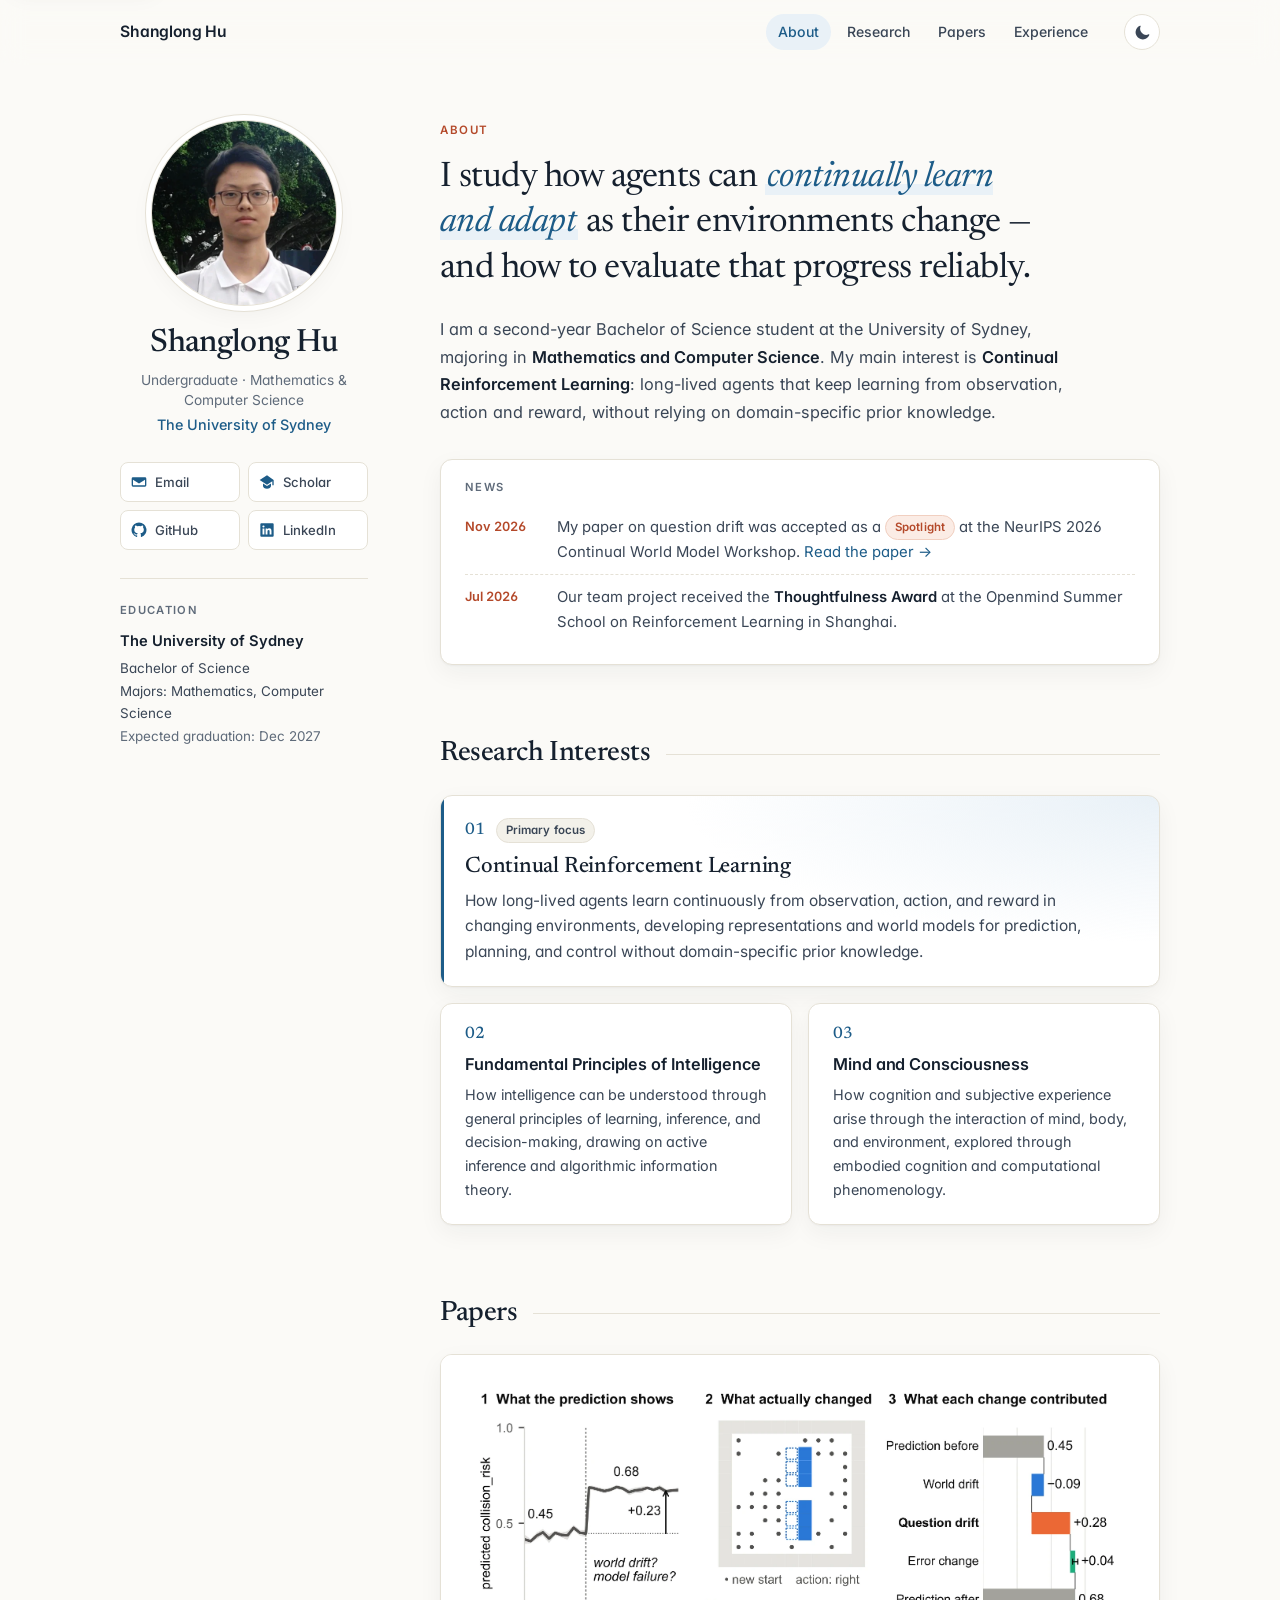
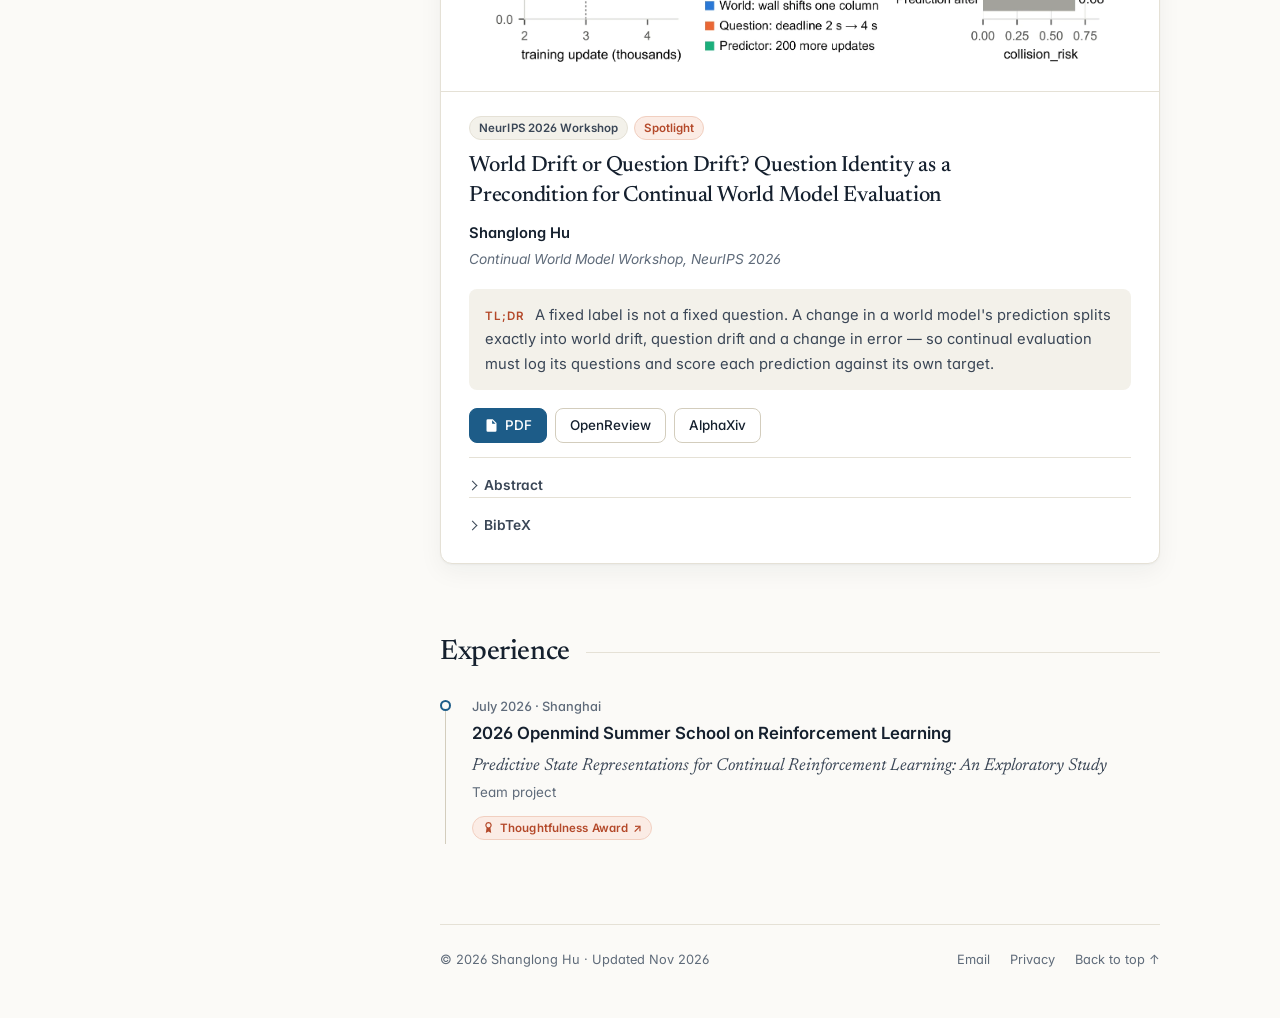
==== commit 8f14b5bf: "Remove SH mark from the top bar" ====
--- a/index.html
+++ b/index.html
@@ -29,7 +29,7 @@
   <link rel="preconnect" href="https://fonts.gstatic.com" crossorigin>
   <link rel="stylesheet" href="https://fonts.googleapis.com/css2?family=Inter:wght@400;500;600&family=Newsreader:ital,opsz,wght@0,6..72,400;0,6..72,500;0,6..72,600;1,6..72,400&display=swap" media="print" onload="this.media='all'">
   <noscript><link rel="stylesheet" href="https://fonts.googleapis.com/css2?family=Inter:wght@400;500;600&family=Newsreader:ital,opsz,wght@0,6..72,400;0,6..72,500;0,6..72,600;1,6..72,400&display=swap"></noscript>
-  <link rel="stylesheet" href="./style.css?v=30">
+  <link rel="stylesheet" href="./style.css?v=31">
   <script defer src="./script.js?v=1"></script>
   <script defer src="./analytics.js?v=2"></script>
   <script type="application/ld+json">
@@ -53,9 +53,7 @@
 
   <header class="topbar">
     <div class="topbar-inner">
-      <a class="brand" href="#about" aria-label="Shanglong Hu, back to top">
-        <span class="brand-mark" aria-hidden="true">SH</span><span class="brand-name">Shanglong Hu</span>
-      </a>
+      <a class="brand" href="#about">Shanglong Hu</a>
       <nav class="topnav" aria-label="Page sections">
         <a href="#about">About</a>
         <a href="#research">Research</a>
--- a/style.css
+++ b/style.css
@@ -165,9 +165,6 @@
 }
 
 .brand {
-  display: inline-flex;
-  align-items: center;
-  gap: 10px;
   color: var(--text);
   font-weight: 600;
   font-size: .98rem;
@@ -175,19 +172,7 @@
   margin-right: auto;
 }
 .brand:hover { color: var(--text); text-decoration: none; }
-.brand-mark {
-  display: inline-grid;
-  place-items: center;
-  width: 30px;
-  height: 30px;
-  border-radius: 8px;
-  background: #244763;
-  color: #e4fff6;
-  font-size: .72rem;
-  font-weight: 600;
-  letter-spacing: .02em;
-  box-shadow: inset 0 0 0 1px rgba(255, 255, 255, .08);
-}
+
 
 .topnav { display: flex; gap: 4px; }
 .topnav a {
@@ -692,7 +677,7 @@
   :root { --gutter: 20px; --topbar-h: 56px; }
 
   .topbar-inner { gap: 6px; }
-  .brand-name { display: none; }
+  .brand { display: none; }
   .topnav {
     flex: 1;
     min-width: 0;
@@ -703,8 +688,7 @@
   .topnav::-webkit-scrollbar { display: none; }
   /* Auto margin (not justify-content) keeps the first link reachable if it overflows. */
   .topnav a:first-child { margin-left: auto; }
-  .topnav a { padding: 6px 5px; font-size: .82rem; white-space: nowrap; }
-  .brand { margin-right: 0; }
+  .topnav a { padding: 6px 8px; font-size: .84rem; white-space: nowrap; }
 
   .layout { display: block; }
   .sidebar { padding: 32px 0 0; }
